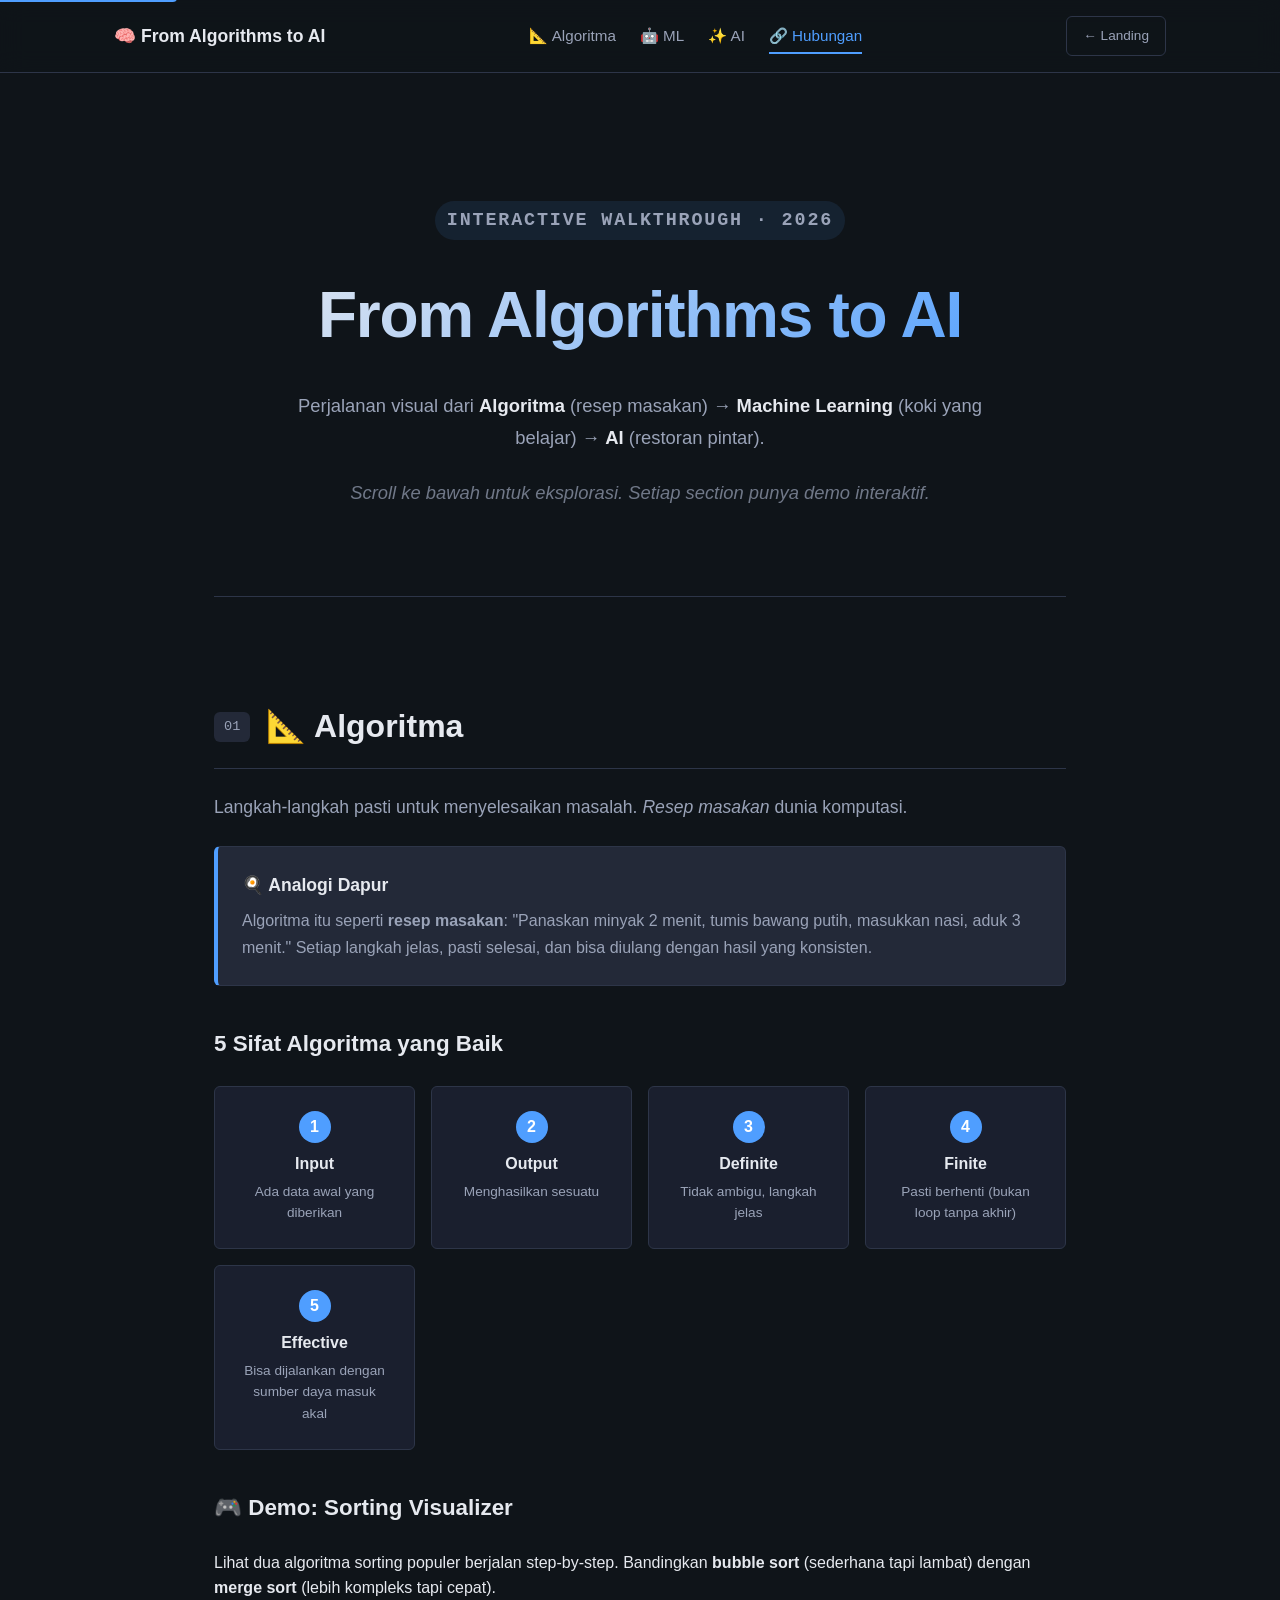
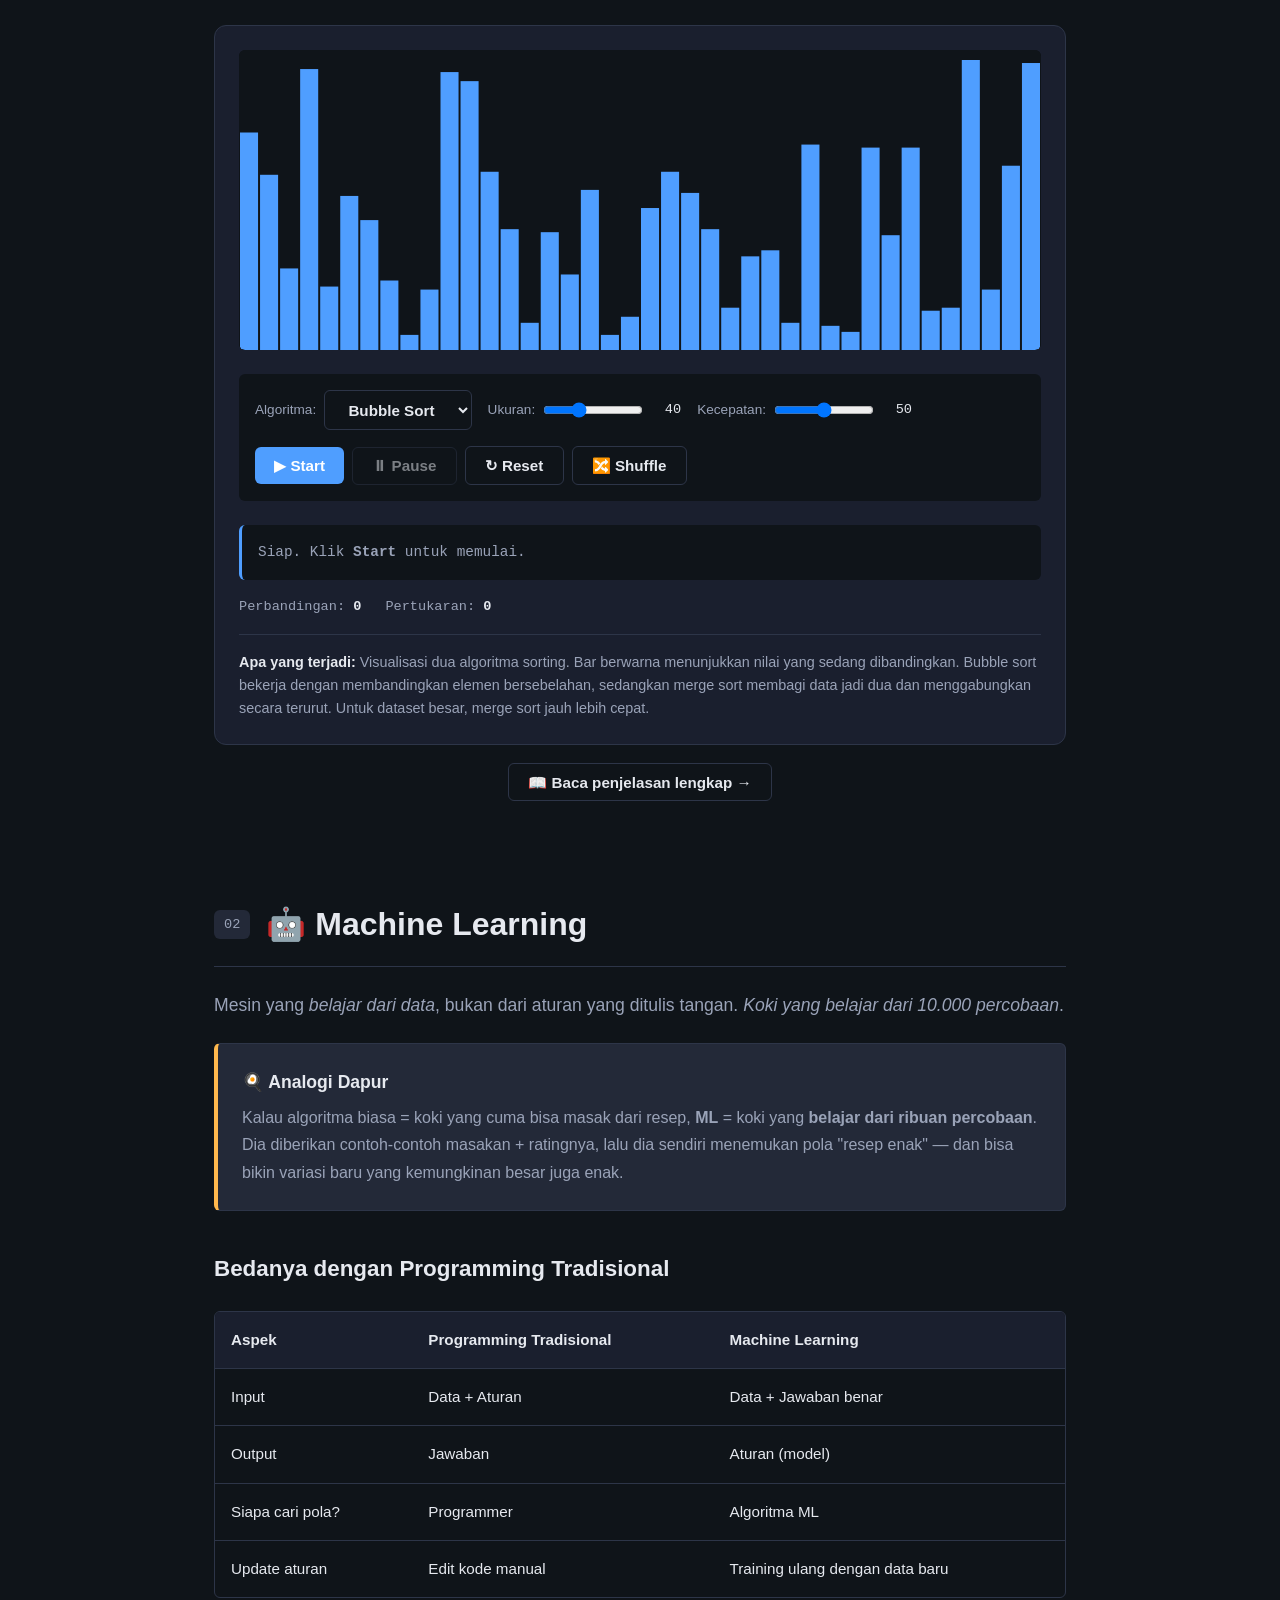
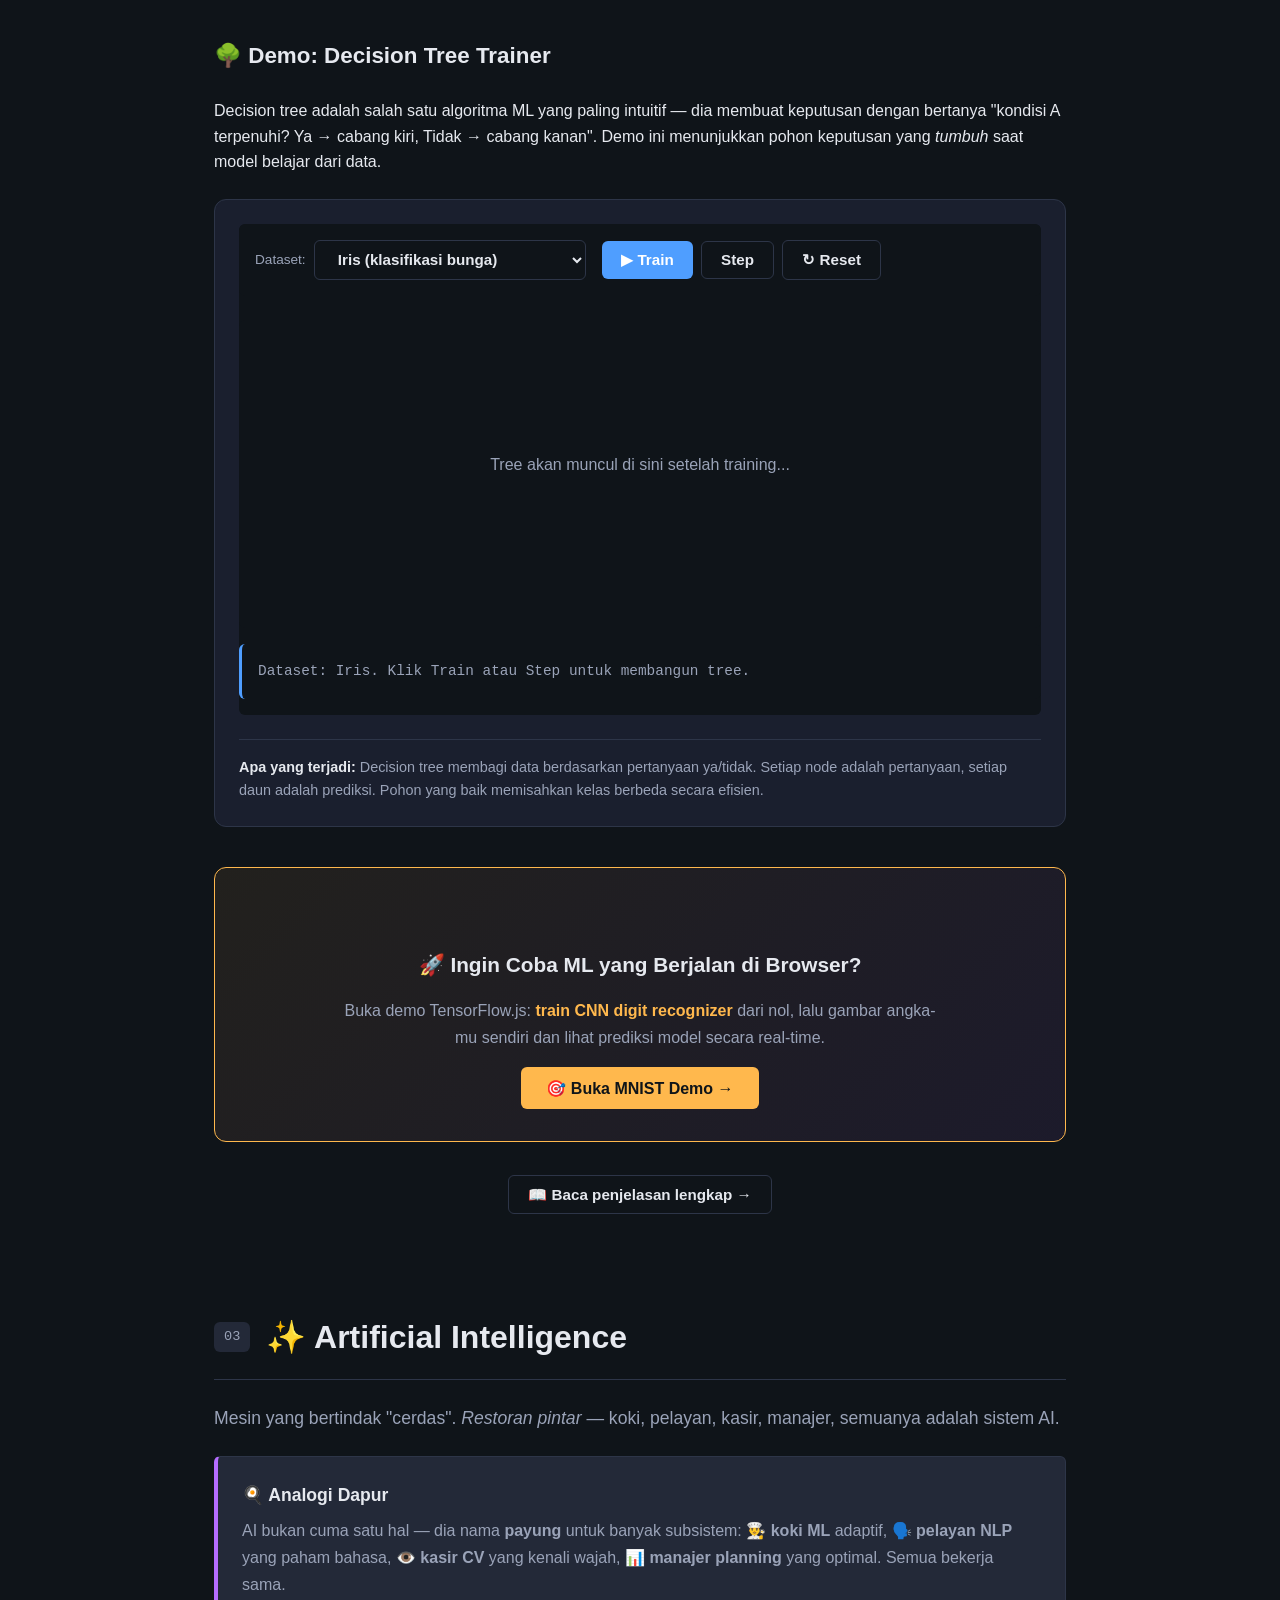
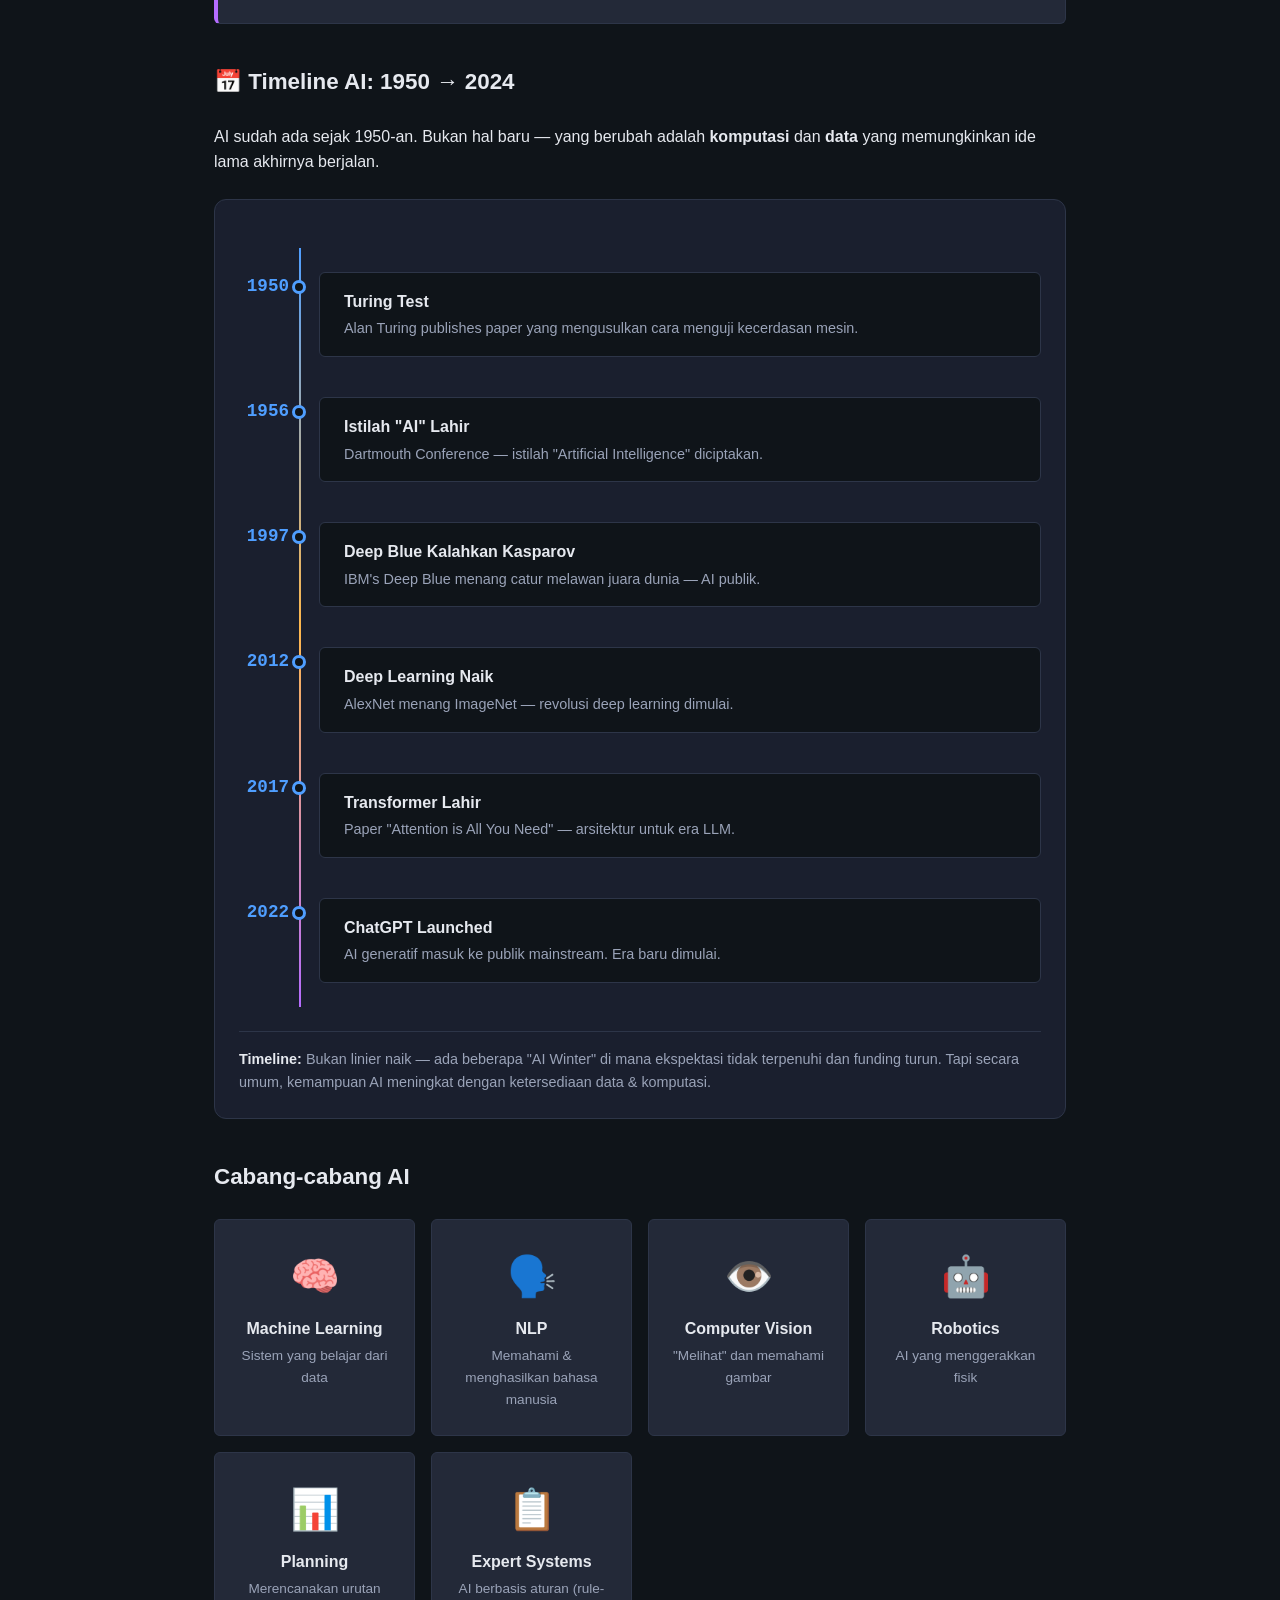
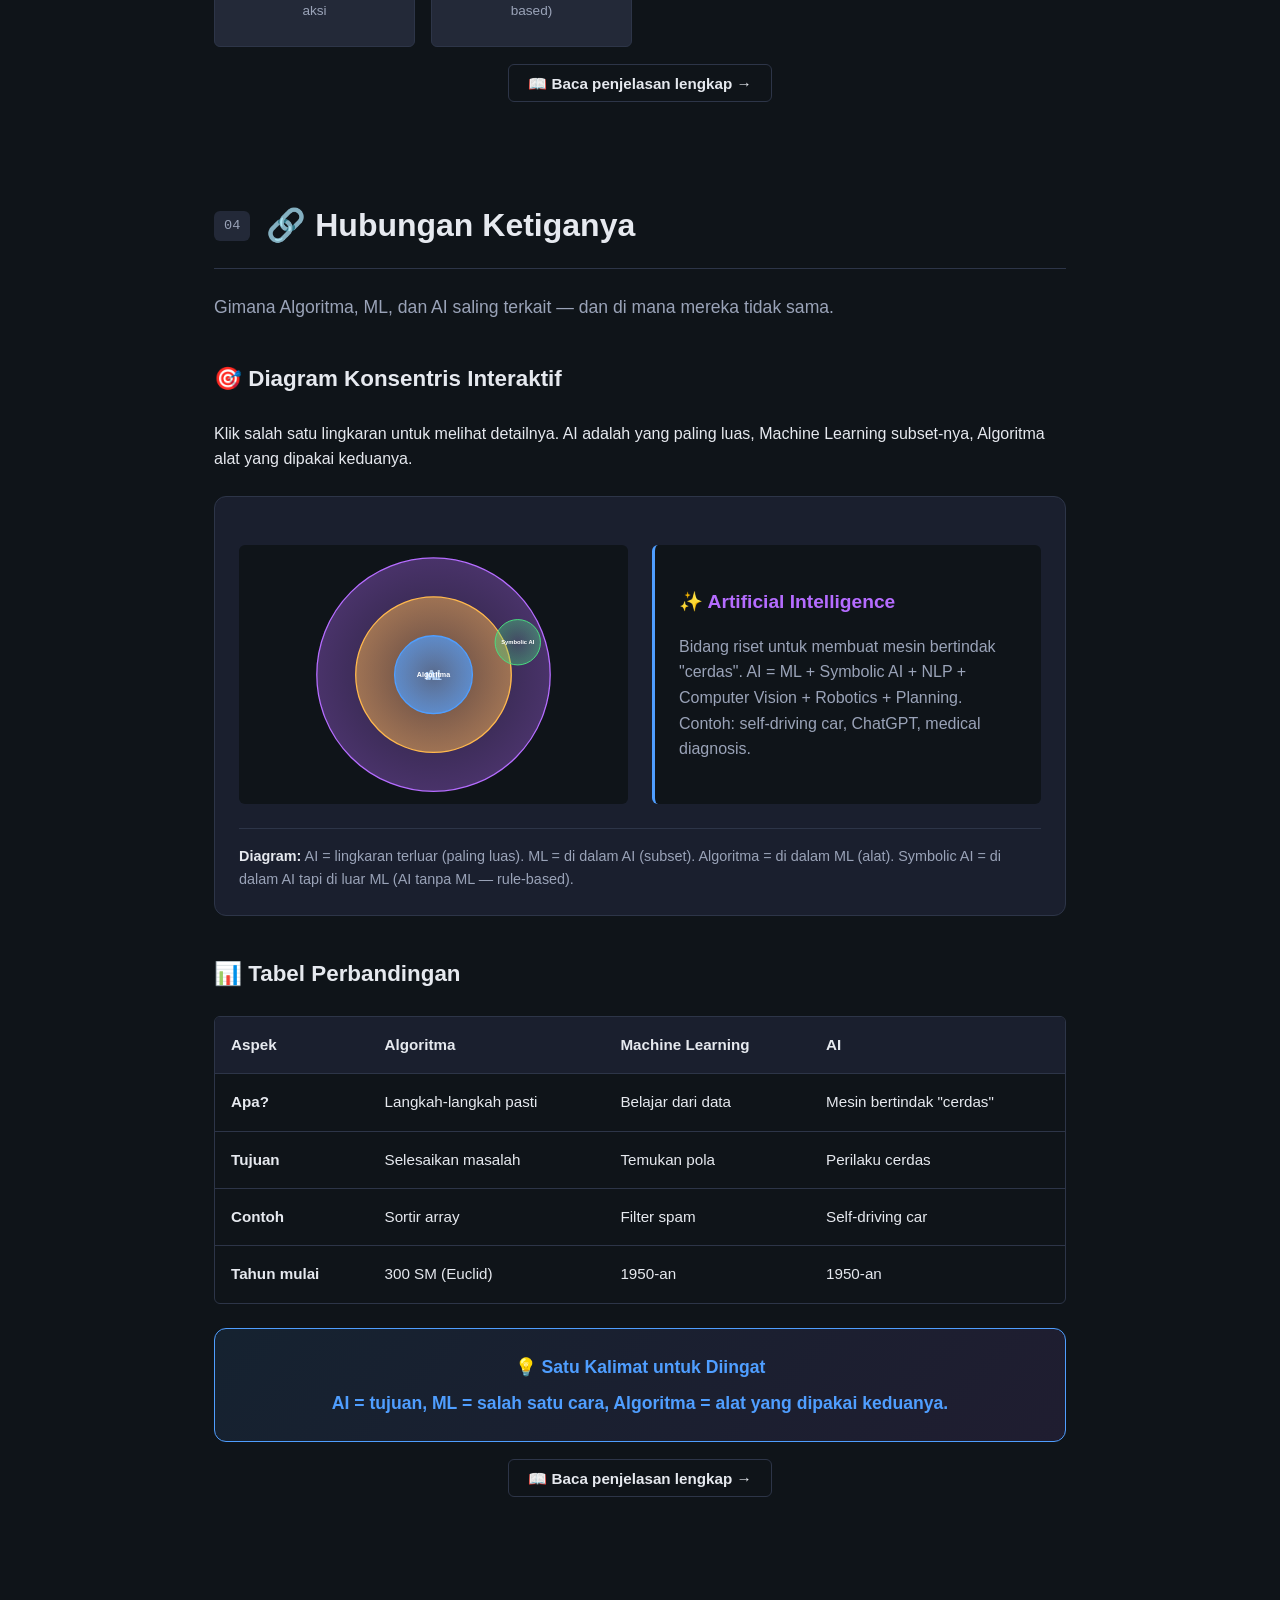
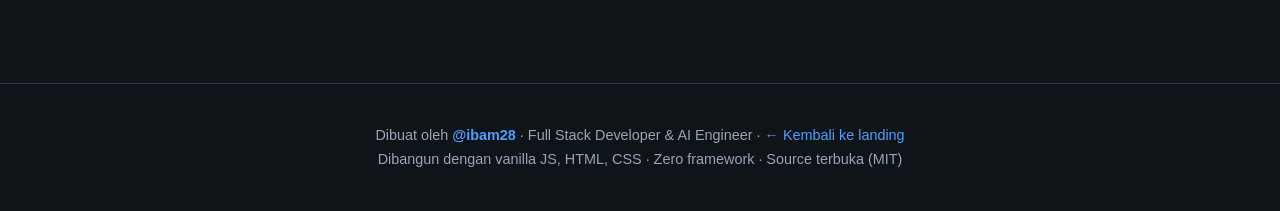
==== website/index.html @ f62c4f42 "feat: From Algorithms to AI — portfolio interaktif lengkap Proyek edukasi yang menjelaskan hubungan " ====
<!DOCTYPE html>
<html lang="id">
<head>
  <meta charset="UTF-8" />
  <meta name="viewport" content="width=device-width, initial-scale=1.0" />
  <title>From Algorithms to AI — Website Interaktif</title>
  <meta name="description" content="Penjelasan visual & interaktif hubungan Algoritma → Machine Learning → AI. Dengan demo algoritma sorting, decision tree, dan visualisasi yang berjalan di browser." />
  <meta name="author" content="Bambang Saputra Jaya (@ibam28)" />

  <!-- Open Graph untuk LinkedIn preview -->
  <meta property="og:title" content="From Algorithms to AI — Penjelasan Interaktif" />
  <meta property="og:description" content="Visualisasi interaktif hubungan Algoritma, ML, dan AI. Sorting animasi, decision tree, dan penjelasan untuk semua kalangan." />
  <meta property="og:type" content="website" />
  <meta property="og:url" content="https://ibam28.github.io/from-algorithms-to-ai/website/" />
  <meta property="og:image" content="https://ibam28.github.io/from-algorithms-to-ai/website/assets/og-image.png" />
  <meta property="og:image:width" content="1200" />
  <meta property="og:image:height" content="630" />
  <meta property="og:image:alt" content="From Algorithms to AI — website interaktif dengan visualisasi dan demo ML" />
  <meta property="og:locale" content="id_ID" />

  <!-- Twitter Card -->
  <meta name="twitter:card" content="summary_large_image" />
  <meta name="twitter:title" content="From Algorithms to AI — Website Interaktif" />
  <meta name="twitter:description" content="Visualisasi interaktif hubungan Algoritma, ML, dan AI. Plus demo ML yang berjalan di browser." />
  <meta name="twitter:image" content="https://ibam28.github.io/from-algorithms-to-ai/website/assets/og-image.png" />

  <link rel="stylesheet" href="css/style.css" />
  <link rel="stylesheet" href="css/sections.css" />
</head>
<body class="website">
  <a href="#main-content" class="skip-link">Skip to main content</a>

  <nav class="website-nav" aria-label="Main navigation">
    <div class="website-nav-inner">
      <a href="index.html" class="website-nav-brand">
        🧠 From Algorithms to AI
      </a>
      <ul class="website-nav-links">
        <li><a href="#section-algorithms">📐 Algoritma</a></li>
        <li><a href="#section-ml">🤖 ML</a></li>
        <li><a href="#section-ai">✨ AI</a></li>
        <li><a href="#section-hubungan">🔗 Hubungan</a></li>
      </ul>
      <a href="../index.html" class="website-nav-back" aria-label="Kembali ke landing page">← Landing</a>
    </div>
  </nav>

  <main id="main-content" class="website-main">
    <!-- ============ HERO ============ -->
    <section class="hero">
      <p class="landing-eyebrow">Interactive Walkthrough · 2026</p>
      <h1>From Algorithms to AI</h1>
      <p>
        Perjalanan visual dari <strong>Algoritma</strong> (resep masakan) →
        <strong>Machine Learning</strong> (koki yang belajar) →
        <strong>AI</strong> (restoran pintar).
      </p>
      <p class="hero-note">
        Scroll ke bawah untuk eksplorasi. Setiap section punya demo interaktif.
      </p>
    </section>

    <!-- ============ SECTION 1: ALGORITMA ============ -->
    <section id="section-algorithms" class="section section-anchor" aria-labelledby="h-algorithms">
      <header class="section-header">
        <span class="section-number">01</span>
        <h2 id="h-algorithms" class="section-title">📐 Algoritma</h2>
      </header>
      <p class="section-subtitle">
        Langkah-langkah pasti untuk menyelesaikan masalah. <em>Resep masakan</em> dunia komputasi.
      </p>

      <div class="analogy-box analogy-box-algorithm">
        <h4>🍳 Analogi Dapur</h4>
        <p>
          Algoritma itu seperti <strong>resep masakan</strong>: "Panaskan minyak 2 menit,
          tumis bawang putih, masukkan nasi, aduk 3 menit." Setiap langkah jelas, pasti selesai,
          dan bisa diulang dengan hasil yang konsisten.
        </p>
      </div>

      <h3>5 Sifat Algoritma yang Baik</h3>
      <div class="property-grid">
        <div class="property-card">
          <div class="property-num">1</div>
          <h4>Input</h4>
          <p>Ada data awal yang diberikan</p>
        </div>
        <div class="property-card">
          <div class="property-num">2</div>
          <h4>Output</h4>
          <p>Menghasilkan sesuatu</p>
        </div>
        <div class="property-card">
          <div class="property-num">3</div>
          <h4>Definite</h4>
          <p>Tidak ambigu, langkah jelas</p>
        </div>
        <div class="property-card">
          <div class="property-num">4</div>
          <h4>Finite</h4>
          <p>Pasti berhenti (bukan loop tanpa akhir)</p>
        </div>
        <div class="property-card">
          <div class="property-num">5</div>
          <h4>Effective</h4>
          <p>Bisa dijalankan dengan sumber daya masuk akal</p>
        </div>
      </div>

      <h3>🎮 Demo: Sorting Visualizer</h3>
      <p>
        Lihat dua algoritma sorting populer berjalan step-by-step. Bandingkan
        <strong>bubble sort</strong> (sederhana tapi lambat) dengan <strong>merge sort</strong>
        (lebih kompleks tapi cepat).
      </p>

      <figure class="viz-container" id="viz-sorting" data-viz="sorting" aria-labelledby="sorting-desc">
        <div class="viz-canvas-wrapper">
          <canvas class="viz-canvas" id="sorting-canvas" aria-hidden="true"></canvas>
        </div>
        <div class="viz-controls" role="toolbar" aria-label="Sorting controls">
          <div class="control-group">
            <label for="sorting-algo">Algoritma:</label>
            <select id="sorting-algo" class="btn btn-secondary">
              <option value="bubble">Bubble Sort</option>
              <option value="merge">Merge Sort</option>
            </select>
          </div>
          <div class="control-group">
            <label for="sorting-size">Ukuran:</label>
            <input type="range" id="sorting-size" min="10" max="100" value="40" />
            <span id="sorting-size-val" class="control-value">40</span>
          </div>
          <div class="control-group">
            <label for="sorting-speed">Kecepatan:</label>
            <input type="range" id="sorting-speed" min="1" max="100" value="50" />
            <span id="sorting-speed-val" class="control-value">50</span>
          </div>
          <div class="control-group">
            <button id="sorting-start" class="btn">▶ Start</button>
            <button id="sorting-pause" class="btn btn-secondary" disabled>⏸ Pause</button>
            <button id="sorting-reset" class="btn btn-secondary">↻ Reset</button>
            <button id="sorting-shuffle" class="btn btn-secondary">🔀 Shuffle</button>
          </div>
        </div>
        <div class="viz-status" id="sorting-status" aria-live="polite">
          Siap. Klik <strong>Start</strong> untuk memulai.
        </div>
        <div class="viz-stats" aria-hidden="false">
          <span>Perbandingan: <strong id="sorting-comparisons">0</strong></span>
          <span>Pertukaran: <strong id="sorting-swaps">0</strong></span>
        </div>
        <figcaption id="sorting-desc" class="viz-caption">
          <strong>Apa yang terjadi:</strong> Visualisasi dua algoritma sorting. Bar berwarna
          menunjukkan nilai yang sedang dibandingkan. Bubble sort bekerja dengan membandingkan
          elemen bersebelahan, sedangkan merge sort membagi data jadi dua dan menggabungkan
          secara terurut. Untuk dataset besar, merge sort jauh lebih cepat.
        </figcaption>
      </figure>

      <div class="learn-more">
        <a href="../docs/01-algoritma.md" class="btn btn-secondary">📖 Baca penjelasan lengkap →</a>
      </div>
    </section>

    <!-- ============ SECTION 2: MACHINE LEARNING ============ -->
    <section id="section-ml" class="section section-anchor" aria-labelledby="h-ml">
      <header class="section-header">
        <span class="section-number">02</span>
        <h2 id="h-ml" class="section-title">🤖 Machine Learning</h2>
      </header>
      <p class="section-subtitle">
        Mesin yang <em>belajar dari data</em>, bukan dari aturan yang ditulis tangan.
        <em>Koki yang belajar dari 10.000 percobaan</em>.
      </p>

      <div class="analogy-box analogy-box-ml">
        <h4>🍳 Analogi Dapur</h4>
        <p>
          Kalau algoritma biasa = koki yang cuma bisa masak dari resep,
          <strong>ML</strong> = koki yang <strong>belajar dari ribuan percobaan</strong>.
          Dia diberikan contoh-contoh masakan + ratingnya, lalu dia sendiri menemukan
          pola "resep enak" — dan bisa bikin variasi baru yang kemungkinan besar juga enak.
        </p>
      </div>

      <h3>Bedanya dengan Programming Tradisional</h3>
      <div class="comparison-table-wrapper">
        <table class="comparison-table">
          <thead>
            <tr>
              <th>Aspek</th>
              <th>Programming Tradisional</th>
              <th>Machine Learning</th>
            </tr>
          </thead>
          <tbody>
            <tr>
              <td>Input</td>
              <td>Data + Aturan</td>
              <td>Data + Jawaban benar</td>
            </tr>
            <tr>
              <td>Output</td>
              <td>Jawaban</td>
              <td>Aturan (model)</td>
            </tr>
            <tr>
              <td>Siapa cari pola?</td>
              <td>Programmer</td>
              <td>Algoritma ML</td>
            </tr>
            <tr>
              <td>Update aturan</td>
              <td>Edit kode manual</td>
              <td>Training ulang dengan data baru</td>
            </tr>
          </tbody>
        </table>
      </div>

      <h3>🌳 Demo: Decision Tree Trainer</h3>
      <p>
        Decision tree adalah salah satu algoritma ML yang paling intuitif — dia membuat
        keputusan dengan bertanya "kondisi A terpenuhi? Ya → cabang kiri, Tidak → cabang kanan".
        Demo ini menunjukkan pohon keputusan yang <em>tumbuh</em> saat model belajar dari data.
      </p>

      <figure class="viz-container" id="viz-decision-tree" data-viz="decision-tree" aria-labelledby="dt-desc">
        <div class="viz-placeholder" id="dt-placeholder">
          <div class="viz-placeholder-icon">🌳</div>
          <p class="viz-placeholder-text">
            Decision tree trainer siap. Scroll untuk memuat visualisasi...
          </p>
          <button class="btn viz-load-btn" id="dt-load-btn">Muat Visualisasi</button>
        </div>
        <div class="viz-canvas-wrapper" id="dt-canvas-wrapper" hidden>
          <div class="viz-controls" role="toolbar" aria-label="Decision tree controls">
            <div class="control-group">
              <label for="dt-dataset">Dataset:</label>
              <select id="dt-dataset" class="btn btn-secondary">
                <option value="iris">Iris (klasifikasi bunga)</option>
                <option value="play">Play Tennis (klasifikasi biner)</option>
              </select>
            </div>
            <div class="control-group">
              <button id="dt-train" class="btn">▶ Train</button>
              <button id="dt-step" class="btn btn-secondary" disabled>Step</button>
              <button id="dt-reset" class="btn btn-secondary">↻ Reset</button>
            </div>
          </div>
          <div class="dt-tree-wrapper">
            <svg id="dt-tree" class="dt-tree-svg" aria-hidden="true"></svg>
          </div>
          <div class="viz-status" id="dt-status" aria-live="polite">
            Pilih dataset lalu klik <strong>Train</strong>.
          </div>
        </div>
        <figcaption id="dt-desc" class="viz-caption">
          <strong>Apa yang terjadi:</strong> Decision tree membagi data berdasarkan pertanyaan
          ya/tidak. Setiap node adalah pertanyaan, setiap daun adalah prediksi. Pohon yang baik
          memisahkan kelas berbeda secara efisien.
        </figcaption>
      </figure>

      <div class="ml-demo-cta">
        <div class="cta-content">
          <h3>🚀 Ingin Coba ML yang Berjalan di Browser?</h3>
          <p>
            Buka demo TensorFlow.js: <strong>train CNN digit recognizer</strong> dari nol,
            lalu gambar angka-mu sendiri dan lihat prediksi model secara real-time.
          </p>
          <a href="js/ml-demo/mnist.html" class="btn btn-primary">
            🎯 Buka MNIST Demo →
          </a>
        </div>
      </div>

      <div class="learn-more">
        <a href="../docs/02-machine-learning.md" class="btn btn-secondary">📖 Baca penjelasan lengkap →</a>
      </div>
    </section>

    <!-- ============ SECTION 3: AI ============ -->
    <section id="section-ai" class="section section-anchor" aria-labelledby="h-ai">
      <header class="section-header">
        <span class="section-number">03</span>
        <h2 id="h-ai" class="section-title">✨ Artificial Intelligence</h2>
      </header>
      <p class="section-subtitle">
        Mesin yang bertindak "cerdas". <em>Restoran pintar</em> — koki, pelayan, kasir, manajer,
        semuanya adalah sistem AI.
      </p>

      <div class="analogy-box analogy-box-ai">
        <h4>🍳 Analogi Dapur</h4>
        <p>
          AI bukan cuma satu hal — dia nama <strong>payung</strong> untuk banyak subsistem:
          👨‍🍳 <strong>koki ML</strong> adaptif, 🗣️ <strong>pelayan NLP</strong> yang paham bahasa,
          👁️ <strong>kasir CV</strong> yang kenali wajah, 📊 <strong>manajer planning</strong>
          yang optimal. Semua bekerja sama.
        </p>
      </div>

      <h3>📅 Timeline AI: 1950 → 2024</h3>
      <p>
        AI sudah ada sejak 1950-an. Bukan hal baru — yang berubah adalah
        <strong>komputasi</strong> dan <strong>data</strong> yang memungkinkan ide lama akhirnya berjalan.
      </p>

      <figure class="viz-container" id="viz-timeline" data-viz="timeline" aria-labelledby="timeline-desc">
        <div class="timeline">
          <div class="timeline-event">
            <div class="timeline-year">1950</div>
            <div class="timeline-content">
              <h4>Turing Test</h4>
              <p>Alan Turing publishes paper yang mengusulkan cara menguji kecerdasan mesin.</p>
            </div>
          </div>
          <div class="timeline-event">
            <div class="timeline-year">1956</div>
            <div class="timeline-content">
              <h4>Istilah "AI" Lahir</h4>
              <p>Dartmouth Conference — istilah "Artificial Intelligence" diciptakan.</p>
            </div>
          </div>
          <div class="timeline-event">
            <div class="timeline-year">1997</div>
            <div class="timeline-content">
              <h4>Deep Blue Kalahkan Kasparov</h4>
              <p>IBM's Deep Blue menang catur melawan juara dunia — AI publik.</p>
            </div>
          </div>
          <div class="timeline-event">
            <div class="timeline-year">2012</div>
            <div class="timeline-content">
              <h4>Deep Learning Naik</h4>
              <p>AlexNet menang ImageNet — revolusi deep learning dimulai.</p>
            </div>
          </div>
          <div class="timeline-event">
            <div class="timeline-year">2017</div>
            <div class="timeline-content">
              <h4>Transformer Lahir</h4>
              <p>Paper "Attention is All You Need" — arsitektur untuk era LLM.</p>
            </div>
          </div>
          <div class="timeline-event">
            <div class="timeline-year">2022</div>
            <div class="timeline-content">
              <h4>ChatGPT Launched</h4>
              <p>AI generatif masuk ke publik mainstream. Era baru dimulai.</p>
            </div>
          </div>
        </div>
        <figcaption id="timeline-desc" class="viz-caption">
          <strong>Timeline:</strong> Bukan linier naik — ada beberapa "AI Winter" di mana
          ekspektasi tidak terpenuhi dan funding turun. Tapi secara umum, kemampuan AI
          meningkat dengan ketersediaan data & komputasi.
        </figcaption>
      </figure>

      <h3>Cabang-cabang AI</h3>
      <div class="branch-grid">
        <div class="branch-card">
          <div class="branch-icon">🧠</div>
          <h4>Machine Learning</h4>
          <p>Sistem yang belajar dari data</p>
        </div>
        <div class="branch-card">
          <div class="branch-icon">🗣️</div>
          <h4>NLP</h4>
          <p>Memahami & menghasilkan bahasa manusia</p>
        </div>
        <div class="branch-card">
          <div class="branch-icon">👁️</div>
          <h4>Computer Vision</h4>
          <p>"Melihat" dan memahami gambar</p>
        </div>
        <div class="branch-card">
          <div class="branch-icon">🤖</div>
          <h4>Robotics</h4>
          <p>AI yang menggerakkan fisik</p>
        </div>
        <div class="branch-card">
          <div class="branch-icon">📊</div>
          <h4>Planning</h4>
          <p>Merencanakan urutan aksi</p>
        </div>
        <div class="branch-card">
          <div class="branch-icon">📋</div>
          <h4>Expert Systems</h4>
          <p>AI berbasis aturan (rule-based)</p>
        </div>
      </div>

      <div class="learn-more">
        <a href="../docs/03-artificial-intelligence.md" class="btn btn-secondary">📖 Baca penjelasan lengkap →</a>
      </div>
    </section>

    <!-- ============ SECTION 4: HUBUNGAN ============ -->
    <section id="section-hubungan" class="section section-anchor" aria-labelledby="h-hubungan">
      <header class="section-header">
        <span class="section-number">04</span>
        <h2 id="h-hubungan" class="section-title">🔗 Hubungan Ketiganya</h2>
      </header>
      <p class="section-subtitle">
        Gimana Algoritma, ML, dan AI saling terkait — dan di mana mereka tidak sama.
      </p>

      <h3>🎯 Diagram Konsentris Interaktif</h3>
      <p>
        Klik salah satu lingkaran untuk melihat detailnya. AI adalah yang paling luas,
        Machine Learning subset-nya, Algoritma alat yang dipakai keduanya.
      </p>

      <figure class="viz-container" id="viz-relationship" data-viz="relationship" aria-labelledby="rel-desc">
        <div class="rel-diagram-wrapper">
          <svg class="rel-svg" id="rel-svg" viewBox="0 0 600 400" aria-hidden="false" role="img" aria-label="Concentric circles showing AI, ML, dan Algoritma">
            <title>Algoritma ⊂ ML ⊂ AI (dengan Symbolic AI sebagai AI tanpa ML)</title>
            <!-- Lingkaran akan di-inject via JS -->
          </svg>
          <div class="rel-info-panel" id="rel-info-panel">
            <h4 id="rel-info-title">Pilih salah satu lingkaran</h4>
            <p id="rel-info-desc">Klik AI, ML, atau Algoritma untuk lihat detail.</p>
          </div>
        </div>
        <figcaption id="rel-desc" class="viz-caption">
          <strong>Diagram:</strong> AI = lingkaran terluar (paling luas). ML = di dalam AI
          (subset). Algoritma = di dalam ML (alat). Symbolic AI = di dalam AI tapi di luar ML
          (AI tanpa ML — rule-based).
        </figcaption>
      </figure>

      <h3>📊 Tabel Perbandingan</h3>
      <div class="comparison-table-wrapper">
        <table class="comparison-table">
          <thead>
            <tr>
              <th>Aspek</th>
              <th>Algoritma</th>
              <th>Machine Learning</th>
              <th>AI</th>
            </tr>
          </thead>
          <tbody>
            <tr>
              <td><strong>Apa?</strong></td>
              <td>Langkah-langkah pasti</td>
              <td>Belajar dari data</td>
              <td>Mesin bertindak "cerdas"</td>
            </tr>
            <tr>
              <td><strong>Tujuan</strong></td>
              <td>Selesaikan masalah</td>
              <td>Temukan pola</td>
              <td>Perilaku cerdas</td>
            </tr>
            <tr>
              <td><strong>Contoh</strong></td>
              <td>Sortir array</td>
              <td>Filter spam</td>
              <td>Self-driving car</td>
            </tr>
            <tr>
              <td><strong>Tahun mulai</strong></td>
              <td>300 SM (Euclid)</td>
              <td>1950-an</td>
              <td>1950-an</td>
            </tr>
          </tbody>
        </table>
      </div>

      <div class="callout-box">
        <h4>💡 Satu Kalimat untuk Diingat</h4>
        <p>
          <strong>AI = tujuan, ML = salah satu cara, Algoritma = alat yang dipakai keduanya.</strong>
        </p>
      </div>

      <div class="learn-more">
        <a href="../docs/04-hubungan-ketiganya.md" class="btn btn-secondary">📖 Baca penjelasan lengkap →</a>
      </div>
    </section>
  </main>

  <footer class="website-footer">
    <p>
      Dibuat oleh <a href="https://github.com/ibam28"><strong>@ibam28</strong></a> ·
      Full Stack Developer &amp; AI Engineer ·
      <a href="../index.html">← Kembali ke landing</a>
    </p>
    <p class="footer-tech">
      Dibangun dengan vanilla JS, HTML, CSS · Zero framework · Source terbuka (MIT)
    </p>
  </footer>

  <!-- Main SPA controller -->
  <script type="module" src="js/app.js"></script>
</body>
</html>
---- website/css/style.css ----
/* ============================================================
   AI × ML × Algoritma — Portfolio Stylesheet
   Tema: modern, clean, accessible
   ============================================================ */

/* ---------- Reset & Base ---------- */
*,
*::before,
*::after {
  box-sizing: border-box;
  margin: 0;
  padding: 0;
}

:root {
  --color-bg: #0f1419;
  --color-bg-elevated: #1a1f2e;
  --color-bg-card: #232938;
  --color-border: #2d3548;
  --color-text: #e6e9ef;
  --color-text-muted: #9aa3b8;
  --color-accent: #4f9eff;
  --color-accent-hover: #6cb0ff;
  --color-algorithm: #4f9eff;    /* biru */
  --color-ml: #ffb84d;           /* oranye */
  --color-ai: #b56cff;           /* ungu */
  --color-success: #4ade80;
  --color-shadow: rgba(0, 0, 0, 0.4);
  --radius-sm: 6px;
  --radius-md: 12px;
  --radius-lg: 20px;
  --space-xs: 0.5rem;
  --space-sm: 1rem;
  --space-md: 1.5rem;
  --space-lg: 2.5rem;
  --space-xl: 4rem;
  --font-sans: -apple-system, BlinkMacSystemFont, 'Segoe UI', 'Inter',
    'Helvetica Neue', Arial, sans-serif;
  --font-mono: 'SF Mono', 'Monaco', 'Cascadia Code', 'Roboto Mono', monospace;
  --transition: 200ms cubic-bezier(0.4, 0, 0.2, 1);
}

html {
  scroll-behavior: smooth;
}

body {
  font-family: var(--font-sans);
  background-color: var(--color-bg);
  color: var(--color-text);
  line-height: 1.6;
  -webkit-font-smoothing: antialiased;
  min-height: 100vh;
}

a {
  color: var(--color-accent);
  text-decoration: none;
  transition: color var(--transition);
}

a:hover {
  color: var(--color-accent-hover);
}

/* ---------- Landing Page ---------- */
body.landing {
  background:
    radial-gradient(ellipse at top, rgba(79, 158, 255, 0.08) 0%, transparent 50%),
    radial-gradient(ellipse at bottom, rgba(181, 108, 255, 0.06) 0%, transparent 50%),
    var(--color-bg);
}

.landing-container {
  max-width: 1100px;
  margin: 0 auto;
  padding: var(--space-xl) var(--space-md);
}

.landing-header {
  text-align: center;
  margin-bottom: var(--space-xl);
}

.landing-title {
  font-size: clamp(2.5rem, 5vw, 4rem);
  font-weight: 800;
  letter-spacing: -0.02em;
  margin-bottom: var(--space-sm);
}

.landing-title .emoji {
  display: inline-block;
  margin-right: var(--space-xs);
  filter: drop-shadow(0 0 20px rgba(79, 158, 255, 0.4));
}

.landing-subtitle {
  font-size: 1.25rem;
  color: var(--color-text-muted);
  margin-bottom: var(--space-md);
}

.landing-tagline {
  font-size: 1.05rem;
  color: var(--color-text-muted);
  max-width: 600px;
  margin: 0 auto;
  line-height: 1.7;
}

.landing-cards {
  display: grid;
  grid-template-columns: repeat(auto-fit, minmax(240px, 1fr));
  gap: var(--space-md);
  margin-bottom: var(--space-xl);
}

.card {
  background: var(--color-bg-card);
  border: 1px solid var(--color-border);
  border-radius: var(--radius-md);
  padding: var(--space-lg) var(--space-md);
  transition: transform var(--transition), border-color var(--transition),
    box-shadow var(--transition);
  display: flex;
  flex-direction: column;
  gap: var(--space-sm);
}

.card:hover {
  transform: translateY(-4px);
  border-color: var(--color-accent);
  box-shadow: 0 12px 32px var(--color-shadow);
}

.card-primary {
  background: linear-gradient(135deg, #1e3a5f 0%, #2d1b4e 100%);
  border-color: var(--color-accent);
}

.card-icon {
  font-size: 2.5rem;
}

.card-title {
  font-size: 1.25rem;
  font-weight: 700;
  color: var(--color-text);
}

.card-desc {
  color: var(--color-text-muted);
  font-size: 0.95rem;
  flex: 1;
}

.card-cta {
  font-weight: 600;
  font-size: 0.95rem;
  margin-top: var(--space-xs);
}

/* ---------- Quick Section ---------- */
.landing-quick {
  background: var(--color-bg-elevated);
  border: 1px solid var(--color-border);
  border-radius: var(--radius-lg);
  padding: var(--space-lg);
  margin-bottom: var(--space-xl);
}

.landing-quick h2 {
  font-size: 1.5rem;
  margin-bottom: var(--space-lg);
  text-align: center;
}

.quick-grid {
  display: grid;
  grid-template-columns: repeat(auto-fit, minmax(220px, 1fr));
  gap: var(--space-md);
  margin-bottom: var(--space-md);
}

.quick-item {
  padding: var(--space-md);
  background: var(--color-bg);
  border-radius: var(--radius-sm);
  border-left: 3px solid var(--color-accent);
}

.quick-item:nth-child(1) {
  border-left-color: var(--color-algorithm);
}

.quick-item:nth-child(2) {
  border-left-color: var(--color-ml);
}

.quick-item:nth-child(3) {
  border-left-color: var(--color-ai);
}

.quick-item h3 {
  font-size: 1.1rem;
  margin-bottom: var(--space-xs);
}

.quick-item p {
  color: var(--color-text-muted);
  font-size: 0.95rem;
}

/* ---------- Journey Layout (3 steps dengan arrow) ---------- */
.quick-journey {
  display: flex;
  align-items: stretch;
  justify-content: center;
  gap: var(--space-sm);
  flex-wrap: wrap;
  margin-bottom: var(--space-lg);
}

.journey-step {
  flex: 1;
  min-width: 220px;
  max-width: 280px;
  padding: var(--space-md);
  background: var(--color-bg);
  border-radius: var(--radius-md);
  border-top: 3px solid var(--color-accent);
  position: relative;
  transition: transform var(--transition);
}

.journey-step:hover {
  transform: translateY(-4px);
}

.journey-algorithms {
  border-top-color: var(--color-algorithm);
}

.journey-ml {
  border-top-color: var(--color-ml);
}

.journey-ai {
  border-top-color: var(--color-ai);
}

.journey-number {
  position: absolute;
  top: -12px;
  left: var(--space-md);
  width: 28px;
  height: 28px;
  background: var(--color-bg-elevated);
  border: 2px solid var(--color-accent);
  border-radius: 50%;
  display: flex;
  align-items: center;
  justify-content: center;
  font-family: var(--font-mono);
  font-size: 0.85rem;
  font-weight: 700;
}

.journey-algorithms .journey-number {
  border-color: var(--color-algorithm);
  color: var(--color-algorithm);
}

.journey-ml .journey-number {
  border-color: var(--color-ml);
  color: var(--color-ml);
}

.journey-ai .journey-number {
  border-color: var(--color-ai);
  color: var(--color-ai);
}

.journey-step h3 {
  font-size: 1.15rem;
  margin: var(--space-xs) 0;
}

.journey-step > p {
  color: var(--color-text-muted);
  font-size: 0.95rem;
  margin-bottom: var(--space-sm);
}

.journey-example {
  font-size: 0.85rem !important;
  font-style: italic;
  color: var(--color-text-muted);
  opacity: 0.8;
  border-top: 1px solid var(--color-border);
  padding-top: var(--space-xs);
  margin-top: var(--space-sm);
  margin-bottom: 0 !important;
}

.journey-arrow {
  display: flex;
  align-items: center;
  font-size: 1.5rem;
  color: var(--color-text-muted);
  font-weight: 300;
}

.quick-summary {
  text-align: center;
  padding: var(--space-md);
  background: var(--color-bg);
  border-radius: var(--radius-sm);
  color: var(--color-text-muted);
  font-size: 1.05rem;
}

.quick-summary strong {
  color: var(--color-text);
}

/* ---------- Eyebrow text (small label above title) ---------- */
.landing-eyebrow {
  display: inline-block;
  font-family: var(--font-mono);
  font-size: 0.8rem;
  font-weight: 600;
  letter-spacing: 0.1em;
  text-transform: uppercase;
  color: var(--color-accent);
  background: rgba(79, 158, 255, 0.1);
  padding: 4px 12px;
  border-radius: 999px;
  margin-bottom: var(--space-md);
}

/* ---------- Footer ---------- */
.landing-footer {
  text-align: center;
  padding-top: var(--space-lg);
  border-top: 1px solid var(--color-border);
  color: var(--color-text-muted);
  font-size: 0.9rem;
}

/* ============================================================
   Website SPA (akan dipakai di website/index.html)
   ============================================================ */

body.website {
  background: var(--color-bg);
}

.website-nav {
  position: sticky;
  top: 0;
  z-index: 100;
  background: rgba(15, 20, 25, 0.85);
  backdrop-filter: blur(12px);
  -webkit-backdrop-filter: blur(12px);
  border-bottom: 1px solid var(--color-border);
  padding: var(--space-sm) 0;
}

.website-nav-inner {
  max-width: 1100px;
  margin: 0 auto;
  padding: 0 var(--space-md);
  display: flex;
  justify-content: space-between;
  align-items: center;
  flex-wrap: wrap;
  gap: var(--space-sm);
}

.website-nav-brand {
  font-weight: 700;
  font-size: 1.1rem;
  color: var(--color-text);
}

.website-nav-links {
  display: flex;
  gap: var(--space-md);
  list-style: none;
  flex-wrap: wrap;
}

.website-nav-links a {
  color: var(--color-text-muted);
  font-weight: 500;
  font-size: 0.95rem;
  padding: var(--space-xs) 0;
  border-bottom: 2px solid transparent;
  transition: color var(--transition), border-color var(--transition);
}

.website-nav-links a:hover,
.website-nav-links a.active {
  color: var(--color-accent);
  border-bottom-color: var(--color-accent);
}

.website-main {
  max-width: 900px;
  margin: 0 auto;
  padding: var(--space-xl) var(--space-md);
}

.section-anchor {
  scroll-margin-top: 80px;
}

.hero {
  text-align: center;
  padding: var(--space-xl) 0;
}

.hero h1 {
  font-size: clamp(2rem, 4vw, 3rem);
  font-weight: 800;
  margin-bottom: var(--space-md);
  letter-spacing: -0.02em;
}

.hero p {
  font-size: 1.15rem;
  color: var(--color-text-muted);
  max-width: 600px;
  margin: 0 auto var(--space-lg);
}

.section {
  margin-bottom: var(--space-xl);
  padding-top: var(--space-lg);
}

.section-header {
  display: flex;
  align-items: center;
  gap: var(--space-sm);
  margin-bottom: var(--space-md);
  padding-bottom: var(--space-sm);
  border-bottom: 1px solid var(--color-border);
}

.section-number {
  font-family: var(--font-mono);
  font-size: 0.85rem;
  color: var(--color-text-muted);
  background: var(--color-bg-card);
  padding: 4px 10px;
  border-radius: var(--radius-sm);
}

.section-title {
  font-size: 2rem;
  font-weight: 700;
}

.section-subtitle {
  color: var(--color-text-muted);
  font-size: 1.1rem;
  margin-bottom: var(--space-md);
}

.analogy-box {
  background: var(--color-bg-card);
  border: 1px solid var(--color-border);
  border-left: 4px solid var(--color-accent);
  padding: var(--space-md);
  border-radius: var(--radius-sm);
  margin: var(--space-md) 0;
}

.analogy-box-algorithm {
  border-left-color: var(--color-algorithm);
}

.analogy-box-ml {
  border-left-color: var(--color-ml);
}

.analogy-box-ai {
  border-left-color: var(--color-ai);
}

.analogy-box h4 {
  margin-bottom: var(--space-xs);
  font-size: 1.1rem;
}

.analogy-box p {
  color: var(--color-text-muted);
}

.viz-container {
  background: var(--color-bg-elevated);
  border: 1px solid var(--color-border);
  border-radius: var(--radius-md);
  padding: var(--space-md);
  margin: var(--space-md) 0;
}

.viz-controls {
  display: flex;
  gap: var(--space-sm);
  flex-wrap: wrap;
  margin-bottom: var(--space-md);
}

.btn {
  background: var(--color-accent);
  color: white;
  border: none;
  padding: 0.6rem 1.2rem;
  border-radius: var(--radius-sm);
  cursor: pointer;
  font-weight: 600;
  font-size: 0.95rem;
  transition: background var(--transition), transform var(--transition);
}

.btn:hover {
  background: var(--color-accent-hover);
  transform: translateY(-1px);
}

.btn:active {
  transform: translateY(0);
}

.btn-secondary {
  background: transparent;
  border: 1px solid var(--color-border);
  color: var(--color-text);
}

.btn-secondary:hover {
  background: var(--color-bg-card);
}

.btn:disabled {
  opacity: 0.5;
  cursor: not-allowed;
}

.viz-canvas {
  width: 100%;
  min-height: 300px;
  background: var(--color-bg);
  border-radius: var(--radius-sm);
  display: block;
}

footer.website-footer {
  margin-top: var(--space-xl);
  padding: var(--space-lg) var(--space-md);
  border-top: 1px solid var(--color-border);
  text-align: center;
  color: var(--color-text-muted);
  font-size: 0.9rem;
}

/* ---------- Responsive ---------- */
@media (max-width: 640px) {
  .landing-container,
  .website-main {
    padding: var(--space-lg) var(--space-sm);
  }

  .section-title {
    font-size: 1.5rem;
  }

  .website-nav-links {
    gap: var(--space-sm);
    font-size: 0.85rem;
  }
}
---- website/css/sections.css ----
/* ============================================================
   Sections & Visualizations Stylesheet
   Sections: Hero, Algorithms, ML, AI, Hubungan
   Components: viz containers, controls, timeline, relationship
   ============================================================ */

/* ---------- Skip Link (a11y) ---------- */
.skip-link {
  position: absolute;
  top: -40px;
  left: 0;
  background: var(--color-accent);
  color: white;
  padding: 8px 16px;
  z-index: 1000;
  border-radius: 0 0 4px 0;
}

.skip-link:focus {
  top: 0;
}

/* ---------- Nav additions ---------- */
.website-nav-back {
  color: var(--color-text-muted);
  font-size: 0.85rem;
  padding: var(--space-xs) var(--space-sm);
  border: 1px solid var(--color-border);
  border-radius: var(--radius-sm);
  transition: all var(--transition);
}

.website-nav-back:hover {
  color: var(--color-accent);
  border-color: var(--color-accent);
}

/* ---------- Hero ---------- */
.hero {
  text-align: center;
  padding: var(--space-xl) var(--space-md);
  border-bottom: 1px solid var(--color-border);
  margin-bottom: var(--space-xl);
}

.hero h1 {
  font-size: clamp(2.5rem, 5vw, 4rem);
  font-weight: 800;
  letter-spacing: -0.02em;
  margin-bottom: var(--space-md);
  background: linear-gradient(135deg, var(--color-text) 0%, var(--color-accent) 100%);
  -webkit-background-clip: text;
  -webkit-text-fill-color: transparent;
  background-clip: text;
}

.hero > p {
  font-size: 1.15rem;
  color: var(--color-text-muted);
  max-width: 700px;
  margin: 0 auto var(--space-md);
  line-height: 1.7;
}

.hero strong {
  color: var(--color-text);
}

.hero-note {
  margin-top: var(--space-md);
  font-size: 0.95rem;
  font-style: italic;
  opacity: 0.7;
}

/* ---------- Section ---------- */
.section {
  margin-bottom: var(--space-xl);
  padding-top: var(--space-lg);
}

.section:first-of-type {
  padding-top: 0;
}

.section h3 {
  font-size: 1.4rem;
  margin: var(--space-lg) 0 var(--space-md);
  color: var(--color-text);
}

.section h4 {
  font-size: 1.1rem;
  margin-bottom: var(--space-xs);
}

/* ---------- Analogy Box ---------- */
.analogy-box {
  background: var(--color-bg-card);
  border: 1px solid var(--color-border);
  border-left: 4px solid var(--color-accent);
  padding: var(--space-md);
  border-radius: var(--radius-sm);
  margin: var(--space-md) 0;
}

.analogy-box-algorithm {
  border-left-color: var(--color-algorithm);
}

.analogy-box-ml {
  border-left-color: var(--color-ml);
}

.analogy-box-ai {
  border-left-color: var(--color-ai);
}

.analogy-box h4 {
  margin-bottom: var(--space-xs);
}

.analogy-box p {
  color: var(--color-text-muted);
  line-height: 1.7;
}

/* ---------- Property Grid (5 sifat algoritma) ---------- */
.property-grid {
  display: grid;
  grid-template-columns: repeat(auto-fit, minmax(160px, 1fr));
  gap: var(--space-sm);
  margin: var(--space-md) 0;
}

.property-card {
  background: var(--color-bg-elevated);
  border: 1px solid var(--color-border);
  border-radius: var(--radius-sm);
  padding: var(--space-md);
  text-align: center;
  transition: transform var(--transition), border-color var(--transition);
}

.property-card:hover {
  transform: translateY(-3px);
  border-color: var(--color-accent);
}

.property-num {
  display: inline-block;
  width: 32px;
  height: 32px;
  line-height: 32px;
  background: var(--color-accent);
  color: white;
  border-radius: 50%;
  font-weight: 700;
  margin-bottom: var(--space-xs);
}

.property-card h4 {
  font-size: 1rem;
  margin-bottom: 4px;
  color: var(--color-text);
}

.property-card p {
  font-size: 0.85rem;
  color: var(--color-text-muted);
}

/* ---------- Comparison Table ---------- */
.comparison-table-wrapper {
  overflow-x: auto;
  margin: var(--space-md) 0;
  border: 1px solid var(--color-border);
  border-radius: var(--radius-sm);
}

.comparison-table {
  width: 100%;
  border-collapse: collapse;
  font-size: 0.95rem;
}

.comparison-table th,
.comparison-table td {
  padding: var(--space-sm);
  text-align: left;
  border-bottom: 1px solid var(--color-border);
}

.comparison-table thead th {
  background: var(--color-bg-elevated);
  font-weight: 700;
  color: var(--color-text);
  position: sticky;
  top: 0;
}

.comparison-table tbody tr:last-child td {
  border-bottom: none;
}

.comparison-table tbody tr:hover {
  background: var(--color-bg-card);
}

/* ---------- Viz Container ---------- */
.viz-container {
  background: var(--color-bg-elevated);
  border: 1px solid var(--color-border);
  border-radius: var(--radius-md);
  padding: var(--space-md);
  margin: var(--space-md) 0;
}

.viz-canvas-wrapper {
  background: var(--color-bg);
  border-radius: var(--radius-sm);
  margin-bottom: var(--space-md);
  min-height: 200px;
  position: relative;
  overflow: hidden;
}

.viz-canvas {
  width: 100%;
  height: 240px;
  display: block;
}

.viz-status {
  padding: var(--space-sm);
  background: var(--color-bg);
  border-radius: var(--radius-sm);
  font-family: var(--font-mono);
  font-size: 0.9rem;
  color: var(--color-text-muted);
  margin-bottom: var(--space-sm);
  border-left: 3px solid var(--color-accent);
}

.viz-stats {
  display: flex;
  gap: var(--space-md);
  font-family: var(--font-mono);
  font-size: 0.85rem;
  color: var(--color-text-muted);
  margin-bottom: var(--space-sm);
}

.viz-stats strong {
  color: var(--color-text);
  font-weight: 700;
}

.viz-caption {
  margin-top: var(--space-sm);
  padding-top: var(--space-sm);
  border-top: 1px solid var(--color-border);
  font-size: 0.9rem;
  color: var(--color-text-muted);
  line-height: 1.6;
}

.viz-caption strong {
  color: var(--color-text);
}

/* ---------- Viz Controls ---------- */
.viz-controls {
  display: flex;
  gap: var(--space-sm);
  flex-wrap: wrap;
  margin-bottom: var(--space-md);
  padding: var(--space-sm);
  background: var(--color-bg);
  border-radius: var(--radius-sm);
  align-items: center;
}

.control-group {
  display: flex;
  align-items: center;
  gap: var(--space-xs);
}

.control-group label {
  font-size: 0.85rem;
  color: var(--color-text-muted);
  font-weight: 500;
}

.control-group select {
  font-family: var(--font-sans);
  cursor: pointer;
}

.control-group input[type="range"] {
  width: 100px;
  cursor: pointer;
}

.control-value {
  font-family: var(--font-mono);
  font-size: 0.85rem;
  color: var(--color-text);
  min-width: 30px;
  text-align: right;
}

/* ---------- Viz Placeholder (for lazy-loaded viz) ---------- */
.viz-placeholder {
  display: flex;
  flex-direction: column;
  align-items: center;
  justify-content: center;
  padding: var(--space-xl) var(--space-md);
  background: var(--color-bg);
  border-radius: var(--radius-sm);
  text-align: center;
  min-height: 240px;
}

.viz-placeholder-icon {
  font-size: 3rem;
  margin-bottom: var(--space-sm);
  opacity: 0.5;
}

.viz-placeholder-text {
  color: var(--color-text-muted);
  margin-bottom: var(--space-md);
  font-style: italic;
}

.viz-placeholder[data-state="loading"] .viz-placeholder-icon {
  animation: spin 1s linear infinite;
}

.viz-placeholder[data-state="error"] .viz-placeholder-icon {
  color: var(--color-error, #ff6b6b);
}

@keyframes spin {
  to { transform: rotate(360deg); }
}

/* ---------- Timeline Component ---------- */
.timeline {
  position: relative;
  padding: var(--space-md) 0 var(--space-md) 80px;
  margin: var(--space-md) 0;
}

.timeline::before {
  content: '';
  position: absolute;
  left: 60px;
  top: 0;
  bottom: 0;
  width: 2px;
  background: linear-gradient(180deg,
    var(--color-algorithm) 0%,
    var(--color-ml) 50%,
    var(--color-ai) 100%);
}

.timeline-event {
  position: relative;
  margin-bottom: var(--space-lg);
}

.timeline-event:last-child {
  margin-bottom: 0;
}

.timeline-year {
  position: absolute;
  left: -80px;
  top: 0;
  font-family: var(--font-mono);
  font-size: 1.1rem;
  font-weight: 700;
  color: var(--color-accent);
  width: 50px;
  text-align: right;
}

.timeline-event::before {
  content: '';
  position: absolute;
  left: -27px;
  top: 8px;
  width: 14px;
  height: 14px;
  background: var(--color-bg);
  border: 3px solid var(--color-accent);
  border-radius: 50%;
  z-index: 1;
}

.timeline-content {
  background: var(--color-bg);
  border: 1px solid var(--color-border);
  border-radius: var(--radius-sm);
  padding: var(--space-sm) var(--space-md);
  transition: border-color var(--transition);
}

.timeline-content:hover {
  border-color: var(--color-accent);
}

.timeline-content h4 {
  font-size: 1rem;
  margin-bottom: 4px;
  color: var(--color-text);
}

.timeline-content p {
  font-size: 0.9rem;
  color: var(--color-text-muted);
  line-height: 1.5;
}

/* ---------- Branch Grid (Cabang AI) ---------- */
.branch-grid {
  display: grid;
  grid-template-columns: repeat(auto-fit, minmax(180px, 1fr));
  gap: var(--space-sm);
  margin: var(--space-md) 0;
}

.branch-card {
  background: var(--color-bg-card);
  border: 1px solid var(--color-border);
  border-radius: var(--radius-sm);
  padding: var(--space-md);
  text-align: center;
  transition: transform var(--transition), border-color var(--transition);
}

.branch-card:hover {
  transform: translateY(-3px);
  border-color: var(--color-ai);
}

.branch-icon {
  font-size: 2.5rem;
  margin-bottom: var(--space-xs);
}

.branch-card h4 {
  font-size: 1rem;
  margin-bottom: 4px;
}

.branch-card p {
  font-size: 0.85rem;
  color: var(--color-text-muted);
}

/* ---------- Relationship Diagram ---------- */
.rel-diagram-wrapper {
  display: grid;
  grid-template-columns: 1fr 1fr;
  gap: var(--space-md);
  margin: var(--space-md) 0;
}

.rel-svg {
  width: 100%;
  height: auto;
  max-height: 400px;
  background: var(--color-bg);
  border-radius: var(--radius-sm);
}

.rel-info-panel {
  background: var(--color-bg);
  border-radius: var(--radius-sm);
  padding: var(--space-md);
  border-left: 3px solid var(--color-accent);
  display: flex;
  flex-direction: column;
  justify-content: center;
}

.rel-info-panel h4 {
  font-size: 1.2rem;
  margin-bottom: var(--space-sm);
}

.rel-info-panel p {
  color: var(--color-text-muted);
  line-height: 1.6;
}

/* SVG circle styles (applied via JS) */
.rel-circle {
  cursor: pointer;
  transition: opacity 200ms ease;
}

.rel-circle:hover {
  opacity: 0.85;
}

.rel-label {
  pointer-events: none;
  font-family: var(--font-sans);
  font-weight: 700;
  fill: white;
}

/* ---------- Decision Tree ---------- */
.dt-tree-wrapper {
  min-height: 300px;
  background: var(--color-bg);
  border-radius: var(--radius-sm);
  overflow: auto;
  margin-bottom: var(--space-sm);
}

.dt-tree-svg {
  width: 100%;
  min-height: 300px;
}

.dt-node {
  fill: var(--color-bg-card);
  stroke: var(--color-accent);
  stroke-width: 2;
}

.dt-node-leaf {
  fill: var(--color-ml);
  stroke: var(--color-ml);
}

.dt-link {
  fill: none;
  stroke: var(--color-border);
  stroke-width: 1.5;
}

.dt-label {
  font-family: var(--font-mono);
  font-size: 11px;
  fill: var(--color-text);
}

.dt-label-bg {
  fill: var(--color-bg);
}

/* ---------- Callout Box ---------- */
.callout-box {
  background: linear-gradient(135deg, rgba(79, 158, 255, 0.1) 0%, rgba(181, 108, 255, 0.1) 100%);
  border: 1px solid var(--color-accent);
  border-radius: var(--radius-md);
  padding: var(--space-md) var(--space-lg);
  margin: var(--space-md) 0;
  text-align: center;
}

.callout-box h4 {
  color: var(--color-accent);
  margin-bottom: var(--space-xs);
}

.callout-box p {
  font-size: 1.1rem;
  color: var(--color-text);
  line-height: 1.6;
}

.callout-box strong {
  color: var(--color-accent);
  font-weight: 700;
}

/* ---------- Learn More ---------- */
.learn-more {
  margin-top: var(--space-md);
  text-align: center;
}

/* ---------- ML Demo CTA ---------- */
.ml-demo-cta {
  margin: var(--space-lg) 0;
  padding: 0;
}

.cta-content {
  background: linear-gradient(135deg,
    rgba(255, 184, 77, 0.08) 0%,
    rgba(181, 108, 255, 0.08) 100%);
  border: 1px solid var(--color-ml);
  border-radius: var(--radius-md);
  padding: var(--space-lg);
  text-align: center;
}

.cta-content h3 {
  font-size: 1.3rem;
  margin-bottom: var(--space-sm);
  color: var(--color-text);
}

.cta-content p {
  color: var(--color-text-muted);
  margin-bottom: var(--space-md);
  max-width: 600px;
  margin-left: auto;
  margin-right: auto;
  line-height: 1.7;
}

.cta-content strong {
  color: var(--color-ml);
}

.cta-content .btn-primary {
  background: var(--color-ml);
  color: var(--color-bg);
  font-weight: 700;
  padding: 0.8rem 1.6rem;
  font-size: 1rem;
}

.cta-content .btn-primary:hover {
  background: #ffc870;
  transform: translateY(-2px);
}

/* ---------- Responsive ---------- */
@media (max-width: 768px) {
  .website-nav-links {
    width: 100%;
    justify-content: center;
  }

  .website-nav-back {
    display: none;
  }

  .rel-diagram-wrapper {
    grid-template-columns: 1fr;
  }

  .timeline {
    padding-left: 60px;
  }

  .timeline::before {
    left: 40px;
  }

  .timeline-year {
    left: -60px;
    width: 40px;
    font-size: 0.9rem;
  }

  .timeline-event::before {
    left: -27px;
  }

  .viz-controls {
    flex-direction: column;
    align-items: stretch;
  }

  .control-group {
    justify-content: space-between;
  }
}

@media (max-width: 480px) {
  .hero h1 {
    font-size: 2rem;
  }

  .property-grid {
    grid-template-columns: repeat(2, 1fr);
  }

  .comparison-table {
    font-size: 0.85rem;
  }
}

/* ---------- Focus visible (a11y) ---------- */
button:focus-visible,
a:focus-visible,
select:focus-visible,
input:focus-visible {
  outline: 2px solid var(--color-accent);
  outline-offset: 2px;
}
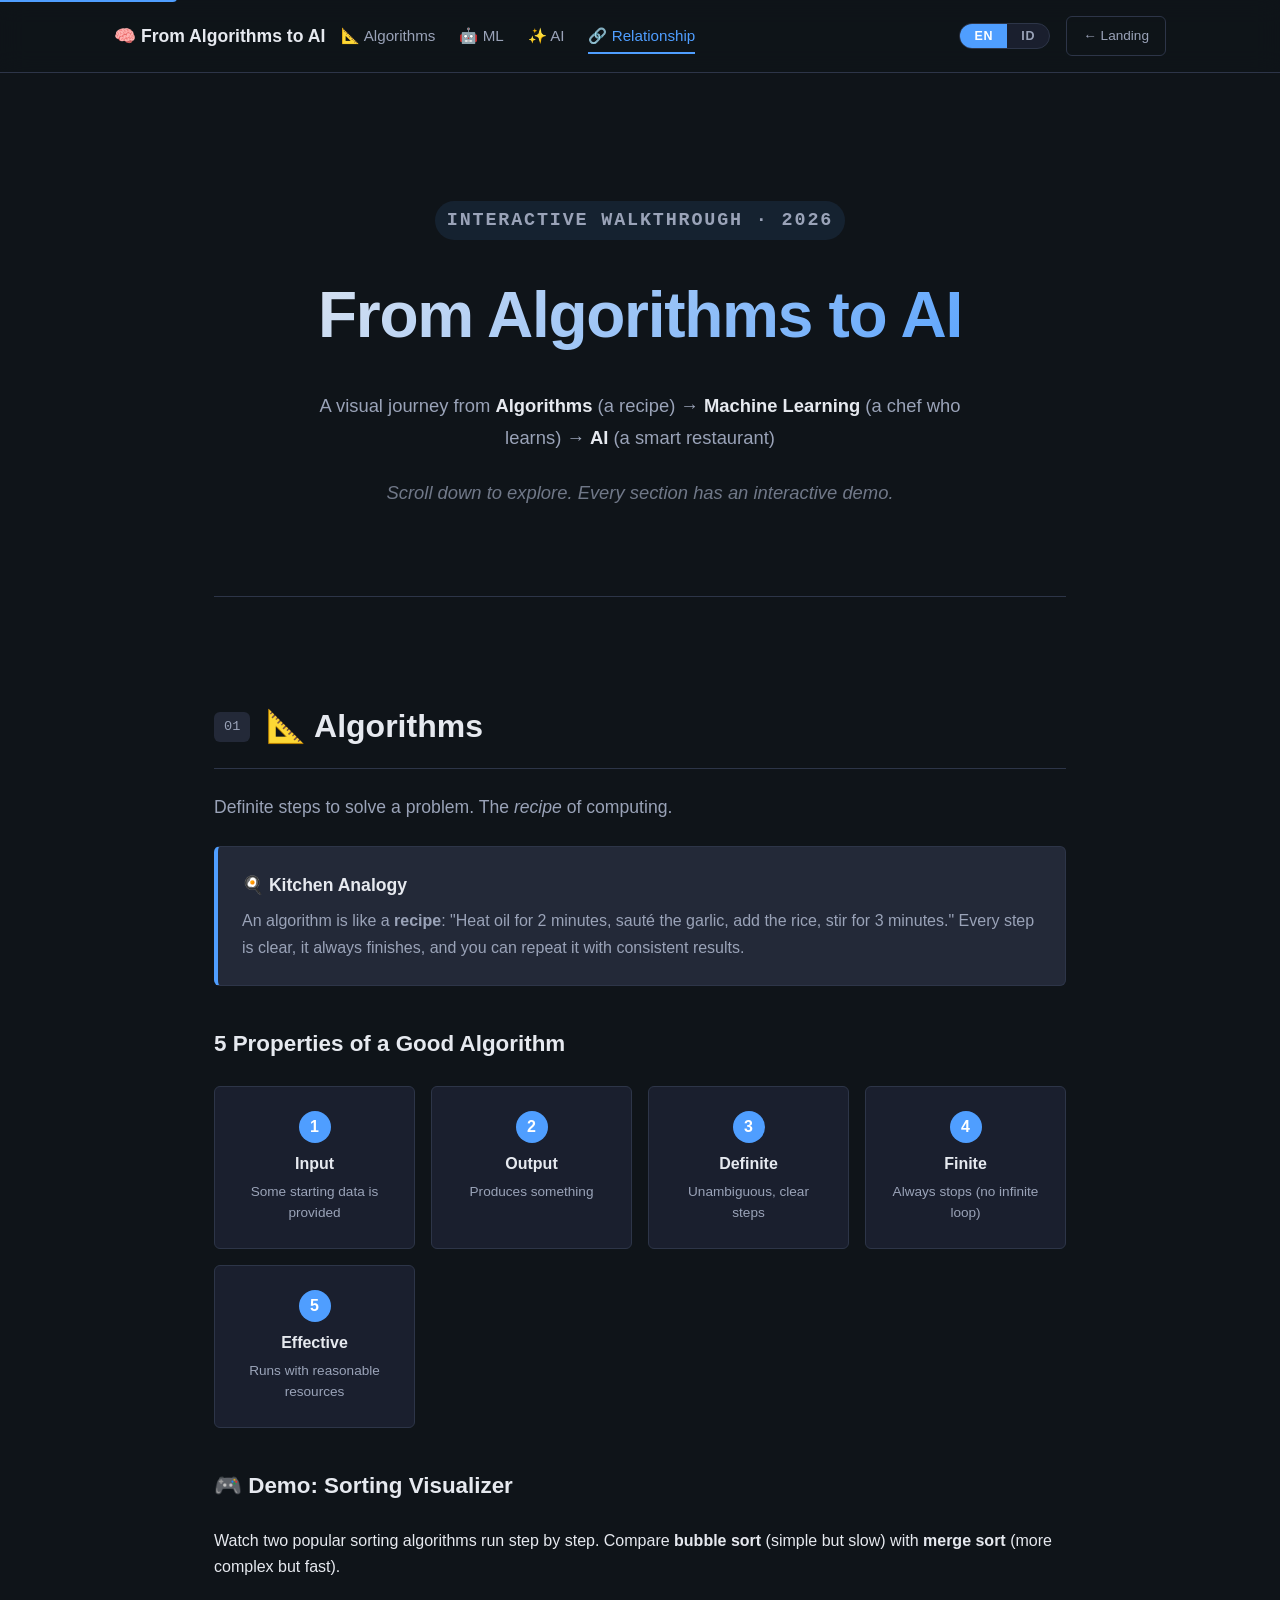
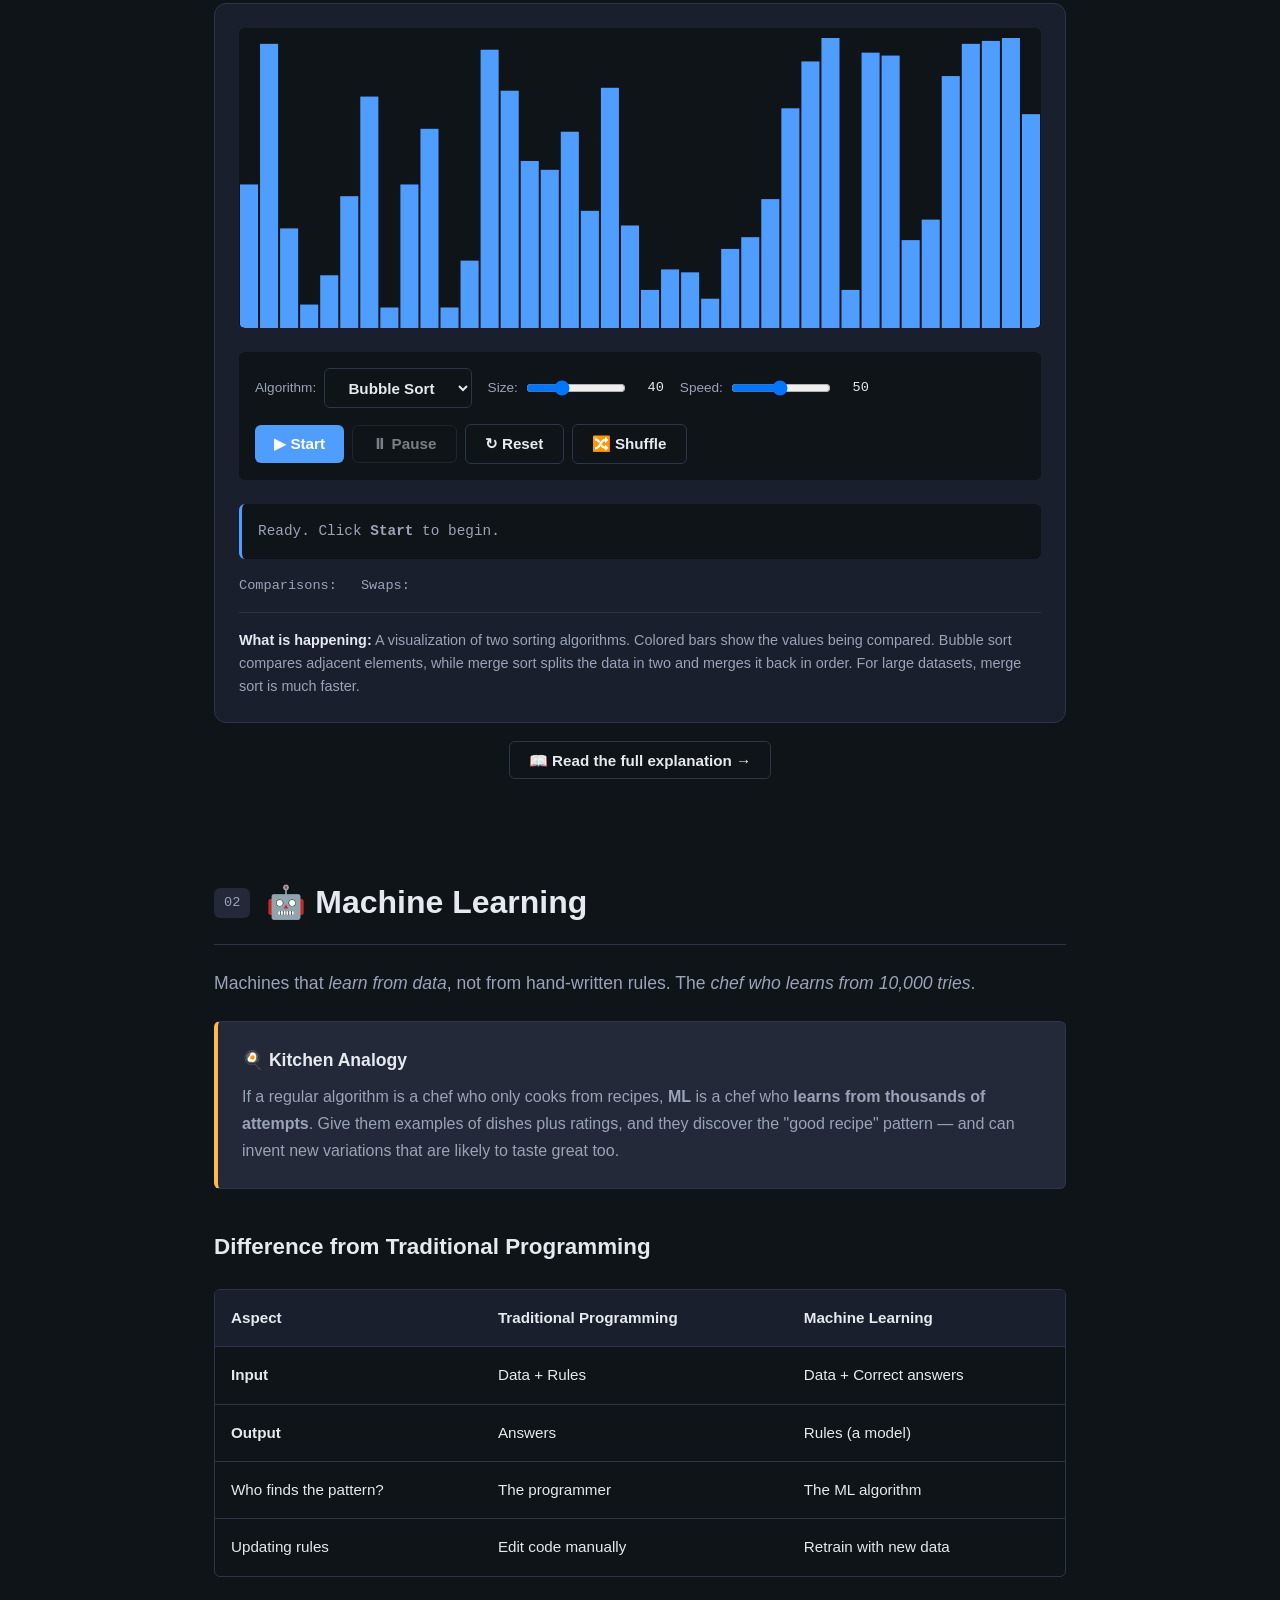
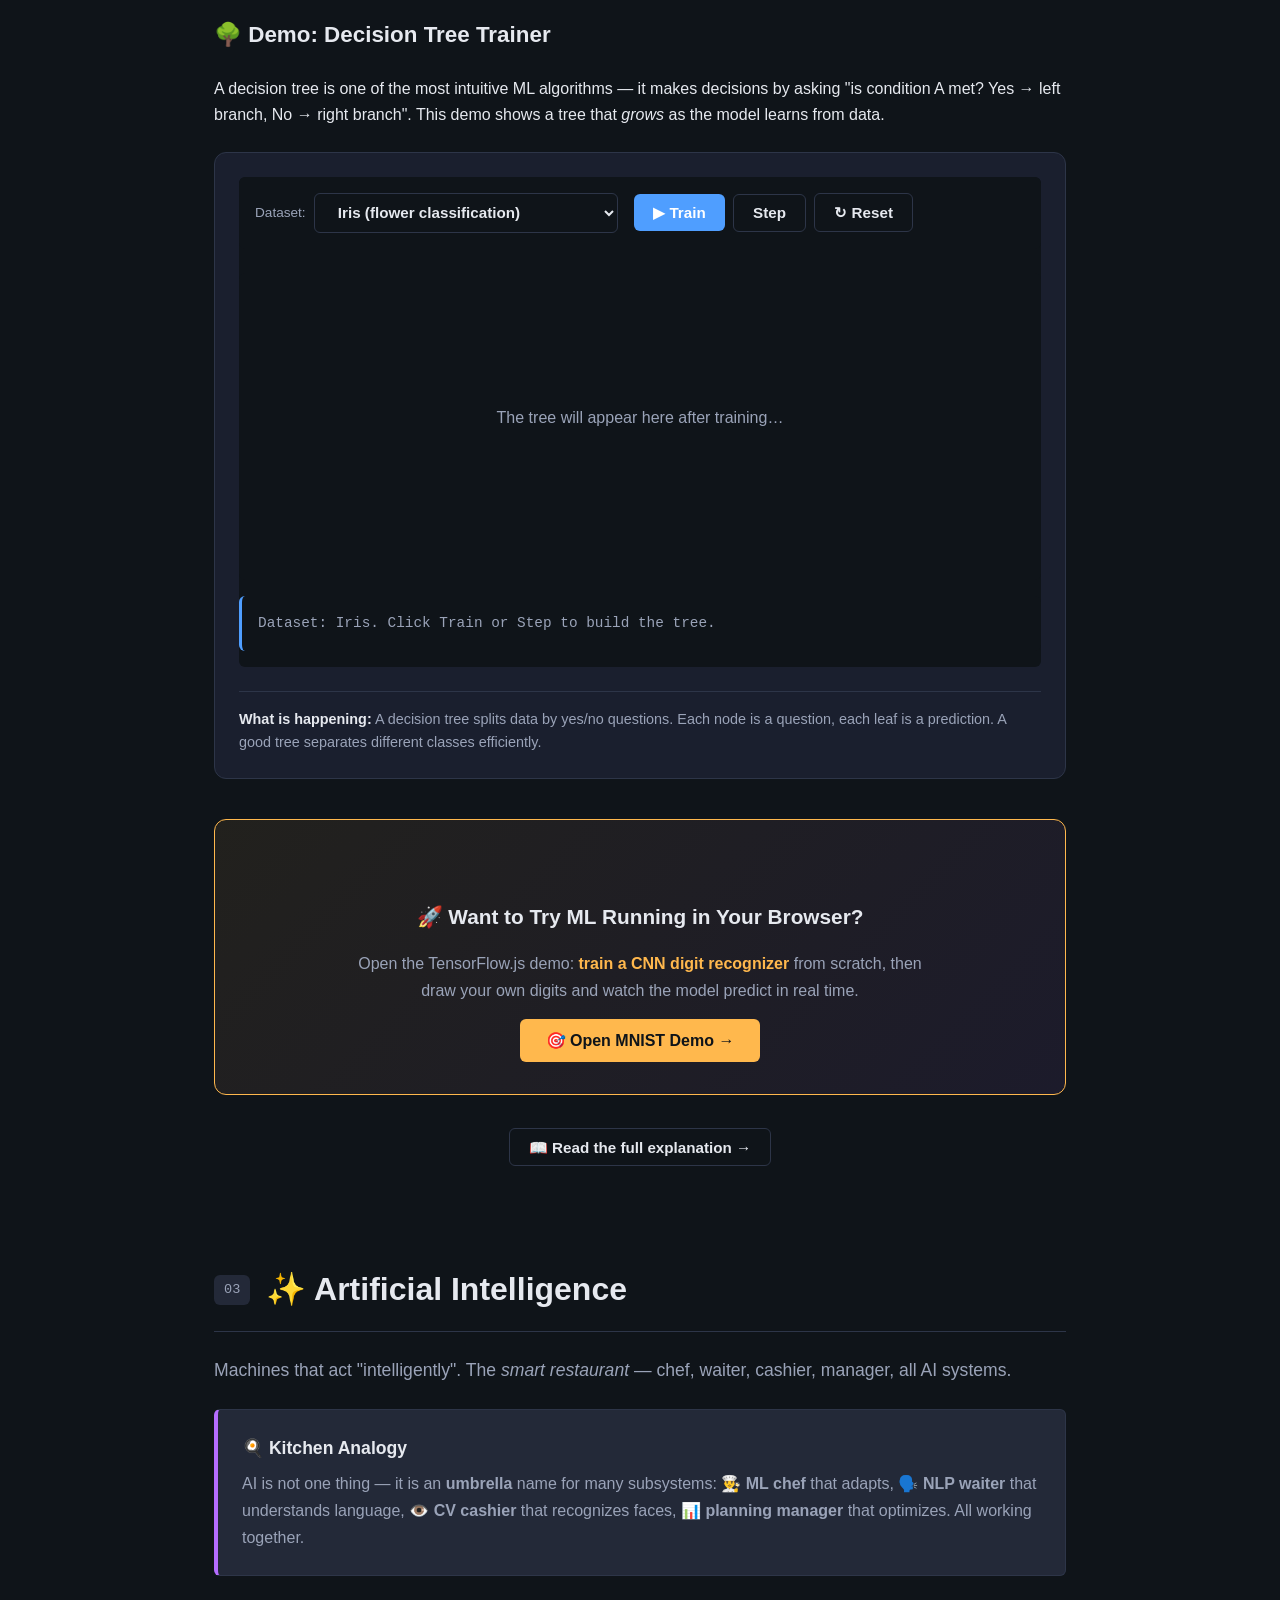
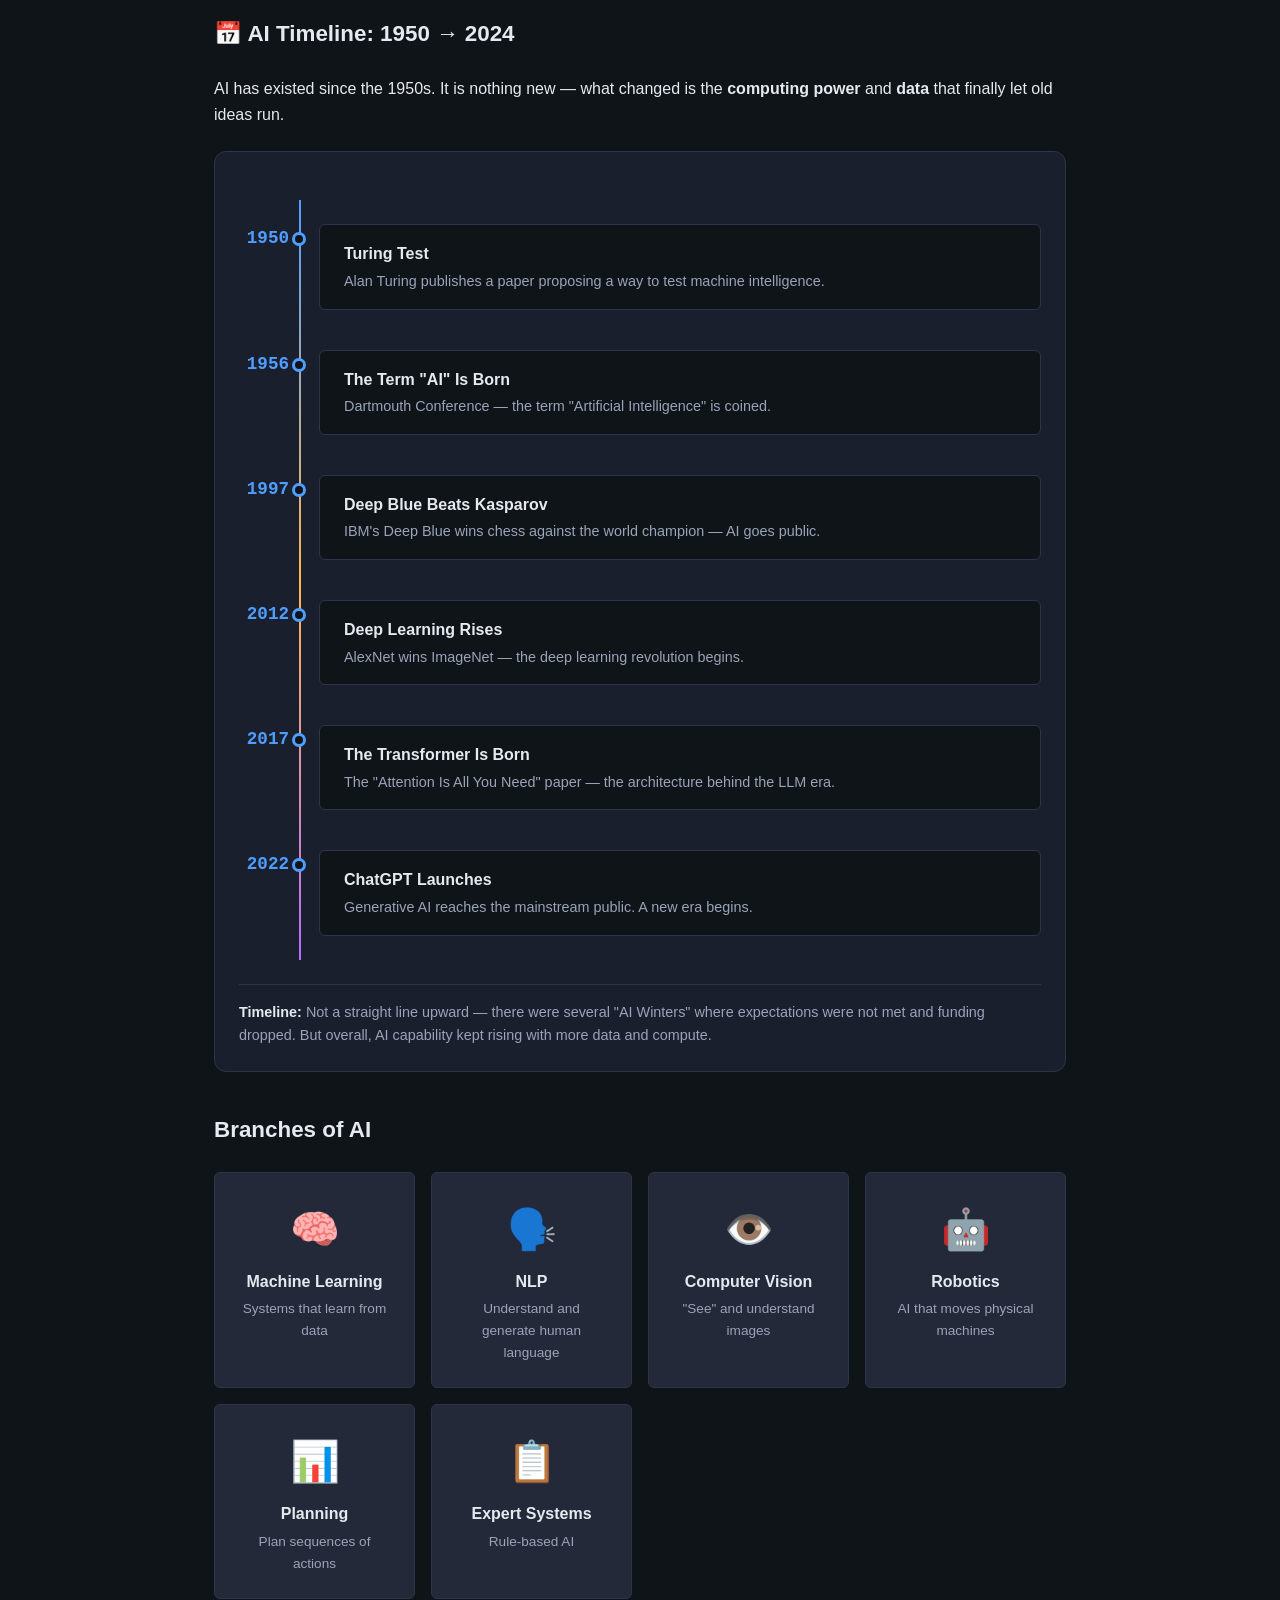
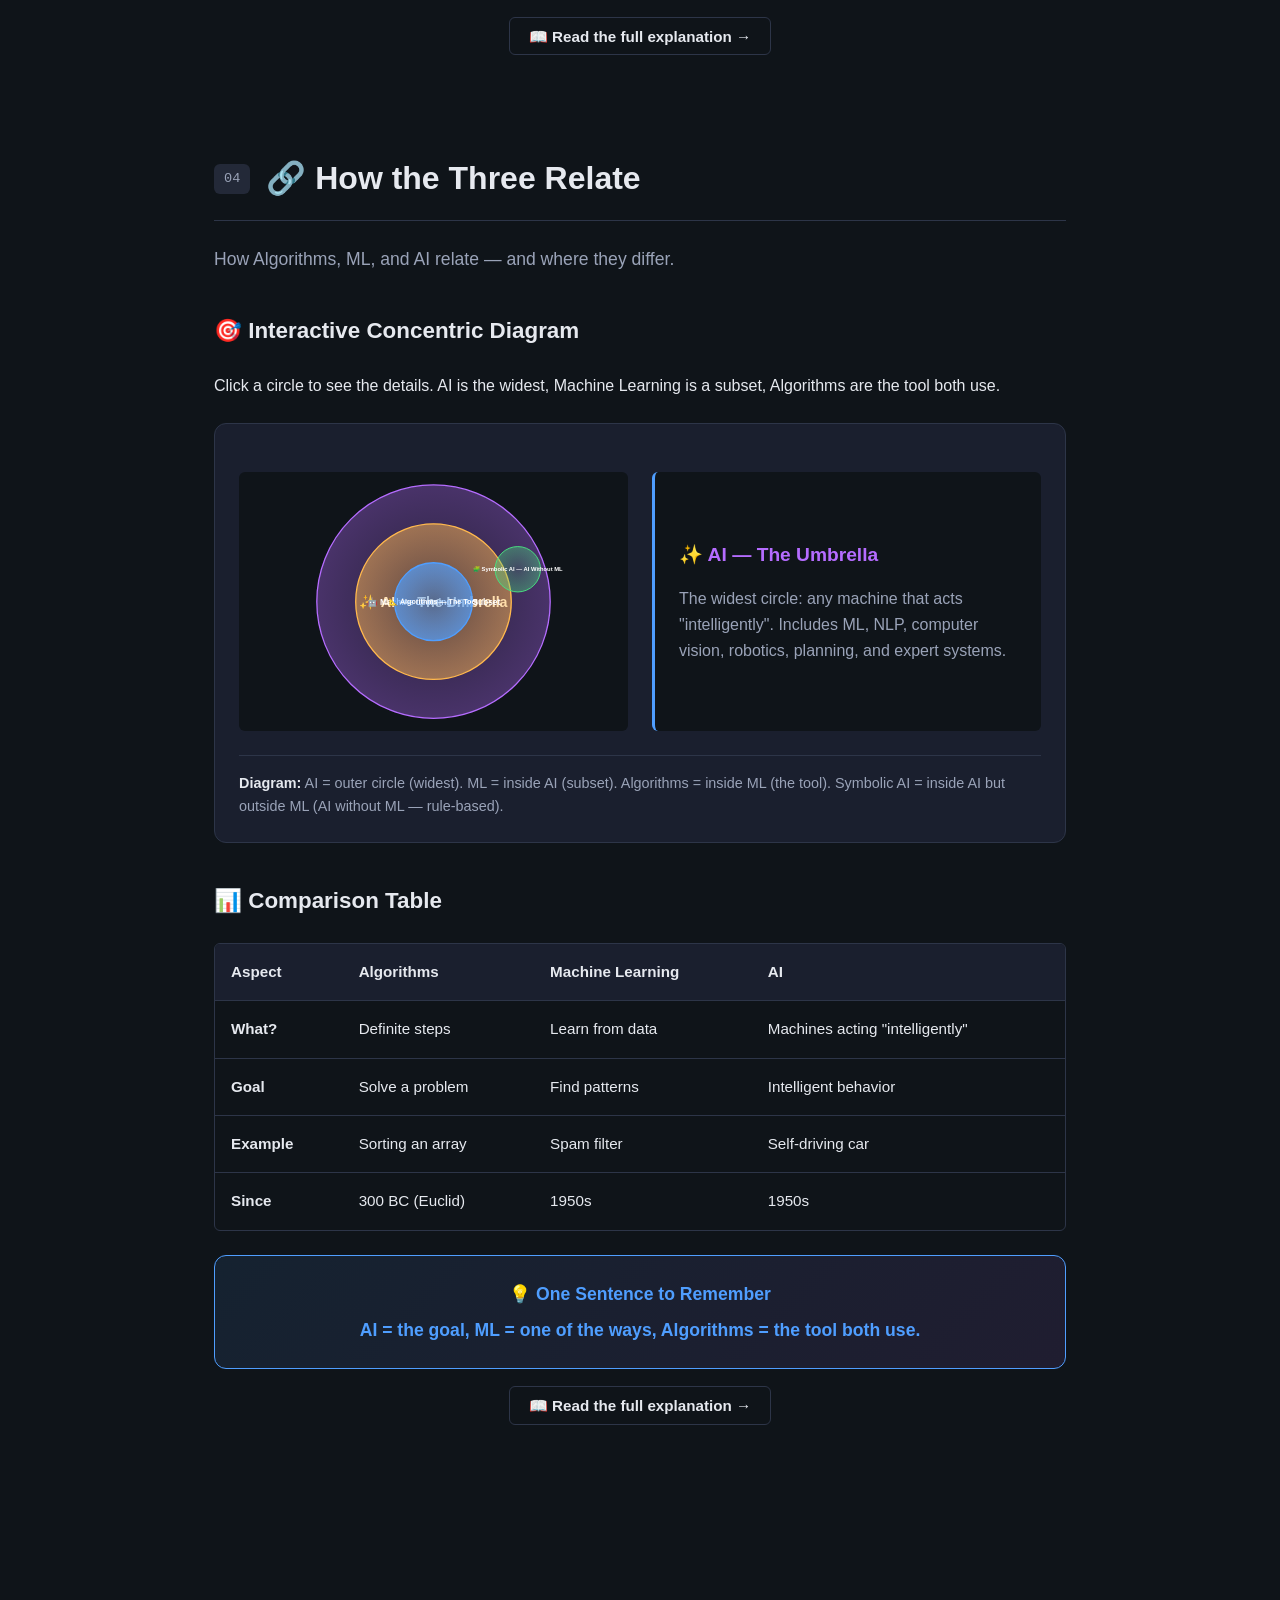
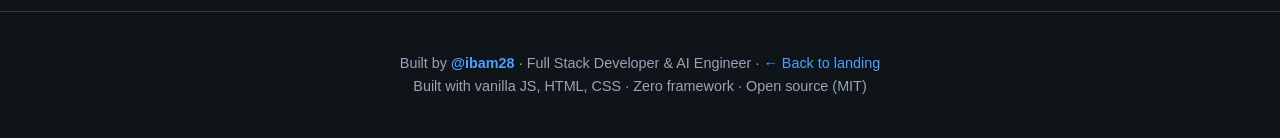
==== commit 52510086: "feat: EN default + ID toggle language switcher on landing, SPA, slides, MNIST demo - website/js/i18n" ====
--- a/website/index.html
+++ b/website/index.html
@@ -1,34 +1,34 @@
 <!DOCTYPE html>
-<html lang="id">
+<html lang="en">
 <head>
   <meta charset="UTF-8" />
   <meta name="viewport" content="width=device-width, initial-scale=1.0" />
-  <title>From Algorithms to AI — Website Interaktif</title>
-  <meta name="description" content="Penjelasan visual & interaktif hubungan Algoritma → Machine Learning → AI. Dengan demo algoritma sorting, decision tree, dan visualisasi yang berjalan di browser." />
+  <title>From Algorithms to AI — Interactive Website</title>
+  <meta name="description" content="Visual & interactive explanations of how Algorithms → Machine Learning → AI connect. With sorting animation, a decision tree trainer, and browser-based visualizations." />
   <meta name="author" content="Bambang Saputra Jaya (@ibam28)" />
 
-  <!-- Open Graph untuk LinkedIn preview -->
-  <meta property="og:title" content="From Algorithms to AI — Penjelasan Interaktif" />
-  <meta property="og:description" content="Visualisasi interaktif hubungan Algoritma, ML, dan AI. Sorting animasi, decision tree, dan penjelasan untuk semua kalangan." />
+  <!-- Open Graph for LinkedIn preview -->
+  <meta property="og:title" content="From Algorithms to AI — Interactive Explanations" />
+  <meta property="og:description" content="Interactive visualizations of how Algorithms, ML, and AI connect. Animated sorting, decision tree, and explanations for everyone." />
   <meta property="og:type" content="website" />
   <meta property="og:url" content="https://ibam28.github.io/from-algorithms-to-ai/website/" />
   <meta property="og:image" content="https://ibam28.github.io/from-algorithms-to-ai/website/assets/og-image.png" />
   <meta property="og:image:width" content="1200" />
   <meta property="og:image:height" content="630" />
-  <meta property="og:image:alt" content="From Algorithms to AI — website interaktif dengan visualisasi dan demo ML" />
-  <meta property="og:locale" content="id_ID" />
+  <meta property="og:image:alt" content="From Algorithms to AI — interactive website with visualizations and an ML demo" />
+  <meta property="og:locale" content="en_US" />
 
   <!-- Twitter Card -->
   <meta name="twitter:card" content="summary_large_image" />
-  <meta name="twitter:title" content="From Algorithms to AI — Website Interaktif" />
-  <meta name="twitter:description" content="Visualisasi interaktif hubungan Algoritma, ML, dan AI. Plus demo ML yang berjalan di browser." />
+  <meta name="twitter:title" content="From Algorithms to AI — Interactive Website" />
+  <meta name="twitter:description" content="Interactive visualizations of how Algorithms, ML, and AI connect. Plus a real ML demo that runs in your browser." />
   <meta name="twitter:image" content="https://ibam28.github.io/from-algorithms-to-ai/website/assets/og-image.png" />
 
   <link rel="stylesheet" href="css/style.css" />
   <link rel="stylesheet" href="css/sections.css" />
 </head>
 <body class="website">
-  <a href="#main-content" class="skip-link">Skip to main content</a>
+  <a href="#main-content" class="skip-link" data-i18n="st.skip">Skip to main content</a>
 
   <nav class="website-nav" aria-label="Main navigation">
     <div class="website-nav-inner">
@@ -36,83 +36,87 @@
         🧠 From Algorithms to AI
       </a>
       <ul class="website-nav-links">
-        <li><a href="#section-algorithms">📐 Algoritma</a></li>
-        <li><a href="#section-ml">🤖 ML</a></li>
-        <li><a href="#section-ai">✨ AI</a></li>
-        <li><a href="#section-hubungan">🔗 Hubungan</a></li>
+        <li><a href="#section-algorithms" data-i18n="st.nav.algo">📐 Algorithms</a></li>
+        <li><a href="#section-ml" data-i18n="st.nav.ml">🤖 ML</a></li>
+        <li><a href="#section-ai" data-i18n="st.nav.ai">✨ AI</a></li>
+        <li><a href="#section-hubungan" data-i18n="st.nav.relation">🔗 Relationship</a></li>
       </ul>
-      <a href="../index.html" class="website-nav-back" aria-label="Kembali ke landing page">← Landing</a>
+      <div class="lang-toggle" role="group" aria-label="Language / Bahasa">
+        <button data-lang-btn="en" class="active" aria-pressed="true">EN</button>
+        <button data-lang-btn="id" aria-pressed="false">ID</button>
+      </div>
+      <a href="../index.html" class="website-nav-back" data-i18n-aria="st.nav.backAria" aria-label="Back to landing page" data-i18n="st.nav.back">← Landing</a>
     </div>
   </nav>
 
   <main id="main-content" class="website-main">
     <!-- ============ HERO ============ -->
     <section class="hero">
-      <p class="landing-eyebrow">Interactive Walkthrough · 2026</p>
+      <p class="landing-eyebrow" data-i18n="st.hero.eyebrow">Interactive Walkthrough · 2026</p>
       <h1>From Algorithms to AI</h1>
-      <p>
-        Perjalanan visual dari <strong>Algoritma</strong> (resep masakan) →
-        <strong>Machine Learning</strong> (koki yang belajar) →
-        <strong>AI</strong> (restoran pintar).
-      </p>
-      <p class="hero-note">
-        Scroll ke bawah untuk eksplorasi. Setiap section punya demo interaktif.
+      <p data-i18n="st.hero.tagline" data-i18n-html>
+        A visual journey from <strong>Algorithms</strong> (a recipe) →
+        <strong>Machine Learning</strong> (a chef who learns) →
+        <strong>AI</strong> (a smart restaurant).
+      </p>
+      <p class="hero-note" data-i18n="st.hero.note">
+        Scroll down to explore. Every section has an interactive demo.
       </p>
     </section>
 
-    <!-- ============ SECTION 1: ALGORITMA ============ -->
+    <!-- ============ SECTION 1: ALGORITHMS ============ -->
     <section id="section-algorithms" class="section section-anchor" aria-labelledby="h-algorithms">
       <header class="section-header">
         <span class="section-number">01</span>
-        <h2 id="h-algorithms" class="section-title">📐 Algoritma</h2>
+        <h2 id="h-algorithms" class="section-title">📐 Algorithms</h2>
       </header>
-      <p class="section-subtitle">
-        Langkah-langkah pasti untuk menyelesaikan masalah. <em>Resep masakan</em> dunia komputasi.
+      <p class="section-subtitle" data-i18n="st.s1.subtitle" data-i18n-html>
+        Definite steps to solve a problem. The <em>recipe</em> of computing.
       </p>
 
       <div class="analogy-box analogy-box-algorithm">
-        <h4>🍳 Analogi Dapur</h4>
-        <p>
-          Algoritma itu seperti <strong>resep masakan</strong>: "Panaskan minyak 2 menit,
-          tumis bawang putih, masukkan nasi, aduk 3 menit." Setiap langkah jelas, pasti selesai,
-          dan bisa diulang dengan hasil yang konsisten.
+        <h4 data-i18n="st.s1.analogy.title">🍳 Kitchen Analogy</h4>
+        <p data-i18n="st.s1.analogy.text" data-i18n-html>
+          An algorithm is like a <strong>recipe</strong>: "Heat oil for 2 minutes, sauté the garlic,
+          add the rice, stir for 3 minutes." Every step is clear, it always finishes, and you can
+          repeat it with consistent results.
         </p>
       </div>
 
-      <h3>5 Sifat Algoritma yang Baik</h3>
+      <h3 data-i18n="st.s1.props.title">5 Properties of a Good Algorithm</h3>
       <div class="property-grid">
         <div class="property-card">
           <div class="property-num">1</div>
-          <h4>Input</h4>
-          <p>Ada data awal yang diberikan</p>
+          <h4 data-i18n="st.s1.props.1">Input</h4>
+          <p data-i18n="st.s1.props.1d">Some starting data is provided</p>
         </div>
         <div class="property-card">
           <div class="property-num">2</div>
-          <h4>Output</h4>
-          <p>Menghasilkan sesuatu</p>
+          <h4 data-i18n="st.s1.props.2">Output</h4>
+          <p data-i18n="st.s1.props.2d">Produces something</p>
         </div>
         <div class="property-card">
           <div class="property-num">3</div>
-          <h4>Definite</h4>
-          <p>Tidak ambigu, langkah jelas</p>
+          <h4 data-i18n="st.s1.props.3">Definite</h4>
+          <p data-i18n="st.s1.props.3d">Unambiguous, clear steps</p>
         </div>
         <div class="property-card">
           <div class="property-num">4</div>
-          <h4>Finite</h4>
-          <p>Pasti berhenti (bukan loop tanpa akhir)</p>
+          <h4 data-i18n="st.s1.props.4">Finite</h4>
+          <p data-i18n="st.s1.props.4d">Always stops (no infinite loop)</p>
         </div>
         <div class="property-card">
           <div class="property-num">5</div>
-          <h4>Effective</h4>
-          <p>Bisa dijalankan dengan sumber daya masuk akal</p>
-        </div>
-      </div>
-
-      <h3>🎮 Demo: Sorting Visualizer</h3>
-      <p>
-        Lihat dua algoritma sorting populer berjalan step-by-step. Bandingkan
-        <strong>bubble sort</strong> (sederhana tapi lambat) dengan <strong>merge sort</strong>
-        (lebih kompleks tapi cepat).
+          <h4 data-i18n="st.s1.props.5">Effective</h4>
+          <p data-i18n="st.s1.props.5d">Runs with reasonable resources</p>
+        </div>
+      </div>
+
+      <h3 data-i18n="st.s1.demo.title">🎮 Demo: Sorting Visualizer</h3>
+      <p data-i18n="st.s1.demo.intro" data-i18n-html>
+        Watch two popular sorting algorithms run step by step. Compare
+        <strong>bubble sort</strong> (simple but slow) with <strong>merge sort</strong>
+        (more complex but fast).
       </p>
 
       <figure class="viz-container" id="viz-sorting" data-viz="sorting" aria-labelledby="sorting-desc">
@@ -121,19 +125,19 @@
         </div>
         <div class="viz-controls" role="toolbar" aria-label="Sorting controls">
           <div class="control-group">
-            <label for="sorting-algo">Algoritma:</label>
+            <label for="sorting-algo" data-i18n="st.s1.algo">Algorithm:</label>
             <select id="sorting-algo" class="btn btn-secondary">
               <option value="bubble">Bubble Sort</option>
               <option value="merge">Merge Sort</option>
             </select>
           </div>
           <div class="control-group">
-            <label for="sorting-size">Ukuran:</label>
+            <label for="sorting-size" data-i18n="st.s1.size">Size:</label>
             <input type="range" id="sorting-size" min="10" max="100" value="40" />
             <span id="sorting-size-val" class="control-value">40</span>
           </div>
           <div class="control-group">
-            <label for="sorting-speed">Kecepatan:</label>
+            <label for="sorting-speed" data-i18n="st.s1.speed">Speed:</label>
             <input type="range" id="sorting-speed" min="1" max="100" value="50" />
             <span id="sorting-speed-val" class="control-value">50</span>
           </div>
@@ -144,23 +148,22 @@
             <button id="sorting-shuffle" class="btn btn-secondary">🔀 Shuffle</button>
           </div>
         </div>
-        <div class="viz-status" id="sorting-status" aria-live="polite">
-          Siap. Klik <strong>Start</strong> untuk memulai.
+        <div class="viz-status" id="sorting-status" aria-live="polite" data-i18n="st.s1.status.ready" data-i18n-html>
+          Ready. Click <strong>Start</strong> to begin.
         </div>
         <div class="viz-stats" aria-hidden="false">
-          <span>Perbandingan: <strong id="sorting-comparisons">0</strong></span>
-          <span>Pertukaran: <strong id="sorting-swaps">0</strong></span>
-        </div>
-        <figcaption id="sorting-desc" class="viz-caption">
-          <strong>Apa yang terjadi:</strong> Visualisasi dua algoritma sorting. Bar berwarna
-          menunjukkan nilai yang sedang dibandingkan. Bubble sort bekerja dengan membandingkan
-          elemen bersebelahan, sedangkan merge sort membagi data jadi dua dan menggabungkan
-          secara terurut. Untuk dataset besar, merge sort jauh lebih cepat.
+          <span data-i18n="st.s1.stat.comp">Comparisons: <strong id="sorting-comparisons">0</strong></span>
+          <span data-i18n="st.s1.stat.swap">Swaps: <strong id="sorting-swaps">0</strong></span>
+        </div>
+        <figcaption id="sorting-desc" class="viz-caption" data-i18n="st.s1.caption" data-i18n-html>
+          <strong>What is happening:</strong> A visualization of two sorting algorithms. Colored bars
+          show the values being compared. Bubble sort compares adjacent elements, while merge sort
+          splits the data in two and merges it back in order. For large datasets, merge sort is much faster.
         </figcaption>
       </figure>
 
       <div class="learn-more">
-        <a href="../docs/01-algoritma.md" class="btn btn-secondary">📖 Baca penjelasan lengkap →</a>
+        <a href="../docs/01-algoritma.md" class="btn btn-secondary" data-i18n="st.s1.learn">📖 Read the full explanation →</a>
       </div>
     </section>
 
@@ -170,78 +173,78 @@
         <span class="section-number">02</span>
         <h2 id="h-ml" class="section-title">🤖 Machine Learning</h2>
       </header>
-      <p class="section-subtitle">
-        Mesin yang <em>belajar dari data</em>, bukan dari aturan yang ditulis tangan.
-        <em>Koki yang belajar dari 10.000 percobaan</em>.
+      <p class="section-subtitle" data-i18n="st.s2.subtitle" data-i18n-html>
+        Machines that <em>learn from data</em>, not from hand-written rules.
+        The <em>chef who learns from 10,000 tries</em>.
       </p>
 
       <div class="analogy-box analogy-box-ml">
-        <h4>🍳 Analogi Dapur</h4>
-        <p>
-          Kalau algoritma biasa = koki yang cuma bisa masak dari resep,
-          <strong>ML</strong> = koki yang <strong>belajar dari ribuan percobaan</strong>.
-          Dia diberikan contoh-contoh masakan + ratingnya, lalu dia sendiri menemukan
-          pola "resep enak" — dan bisa bikin variasi baru yang kemungkinan besar juga enak.
+        <h4 data-i18n="st.s2.analogy.title">🍳 Kitchen Analogy</h4>
+        <p data-i18n="st.s2.analogy.text" data-i18n-html>
+          If a regular algorithm is a chef who only cooks from recipes,
+          <strong>ML</strong> is a chef who <strong>learns from thousands of attempts</strong>.
+          Give them examples of dishes plus ratings, and they discover the "good recipe" pattern —
+          and can invent new variations that are likely to taste great too.
         </p>
       </div>
 
-      <h3>Bedanya dengan Programming Tradisional</h3>
+      <h3 data-i18n="st.s2.vs.title">Difference from Traditional Programming</h3>
       <div class="comparison-table-wrapper">
         <table class="comparison-table">
           <thead>
             <tr>
-              <th>Aspek</th>
-              <th>Programming Tradisional</th>
-              <th>Machine Learning</th>
+              <th data-i18n="st.s2.vs.h.aspect">Aspect</th>
+              <th data-i18n="st.s2.vs.h.trad">Traditional Programming</th>
+              <th data-i18n="st.s2.vs.h.ml">Machine Learning</th>
             </tr>
           </thead>
           <tbody>
             <tr>
-              <td>Input</td>
-              <td>Data + Aturan</td>
-              <td>Data + Jawaban benar</td>
-            </tr>
-            <tr>
-              <td>Output</td>
-              <td>Jawaban</td>
-              <td>Aturan (model)</td>
-            </tr>
-            <tr>
-              <td>Siapa cari pola?</td>
-              <td>Programmer</td>
-              <td>Algoritma ML</td>
-            </tr>
-            <tr>
-              <td>Update aturan</td>
-              <td>Edit kode manual</td>
-              <td>Training ulang dengan data baru</td>
+              <td><strong data-i18n="st.s2.vs.input">Input</strong></td>
+              <td data-i18n="st.s2.vs.input.t">Data + Rules</td>
+              <td data-i18n="st.s2.vs.input.m">Data + Correct answers</td>
+            </tr>
+            <tr>
+              <td><strong data-i18n="st.s2.vs.output">Output</strong></td>
+              <td data-i18n="st.s2.vs.output.t">Answers</td>
+              <td data-i18n="st.s2.vs.output.m">Rules (a model)</td>
+            </tr>
+            <tr>
+              <td data-i18n="st.s2.vs.who">Who finds the pattern?</td>
+              <td data-i18n="st.s2.vs.who.t">The programmer</td>
+              <td data-i18n="st.s2.vs.who.m">The ML algorithm</td>
+            </tr>
+            <tr>
+              <td data-i18n="st.s2.vs.update">Updating rules</td>
+              <td data-i18n="st.s2.vs.update.t">Edit code manually</td>
+              <td data-i18n="st.s2.vs.update.m">Retrain with new data</td>
             </tr>
           </tbody>
         </table>
       </div>
 
-      <h3>🌳 Demo: Decision Tree Trainer</h3>
-      <p>
-        Decision tree adalah salah satu algoritma ML yang paling intuitif — dia membuat
-        keputusan dengan bertanya "kondisi A terpenuhi? Ya → cabang kiri, Tidak → cabang kanan".
-        Demo ini menunjukkan pohon keputusan yang <em>tumbuh</em> saat model belajar dari data.
+      <h3 data-i18n="st.s2.demo.title">🌳 Demo: Decision Tree Trainer</h3>
+      <p data-i18n="st.s2.demo.intro" data-i18n-html>
+        A decision tree is one of the most intuitive ML algorithms — it makes decisions by asking
+        "is condition A met? Yes → left branch, No → right branch". This demo shows a tree that
+        <em>grows</em> as the model learns from data.
       </p>
 
       <figure class="viz-container" id="viz-decision-tree" data-viz="decision-tree" aria-labelledby="dt-desc">
         <div class="viz-placeholder" id="dt-placeholder">
           <div class="viz-placeholder-icon">🌳</div>
           <p class="viz-placeholder-text">
-            Decision tree trainer siap. Scroll untuk memuat visualisasi...
+            Decision tree trainer ready. Scroll to load the visualization…
           </p>
-          <button class="btn viz-load-btn" id="dt-load-btn">Muat Visualisasi</button>
+          <button class="btn viz-load-btn" id="dt-load-btn">Load Visualization</button>
         </div>
         <div class="viz-canvas-wrapper" id="dt-canvas-wrapper" hidden>
           <div class="viz-controls" role="toolbar" aria-label="Decision tree controls">
             <div class="control-group">
-              <label for="dt-dataset">Dataset:</label>
+              <label for="dt-dataset" data-i18n="st.s2.dataset">Dataset:</label>
               <select id="dt-dataset" class="btn btn-secondary">
-                <option value="iris">Iris (klasifikasi bunga)</option>
-                <option value="play">Play Tennis (klasifikasi biner)</option>
+                <option value="iris" data-i18n="st.s2.dataset.iris">Iris (flower classification)</option>
+                <option value="play" data-i18n="st.s2.dataset.play">Play Tennis (binary classification)</option>
               </select>
             </div>
             <div class="control-group">
@@ -253,32 +256,32 @@
           <div class="dt-tree-wrapper">
             <svg id="dt-tree" class="dt-tree-svg" aria-hidden="true"></svg>
           </div>
-          <div class="viz-status" id="dt-status" aria-live="polite">
-            Pilih dataset lalu klik <strong>Train</strong>.
-          </div>
-        </div>
-        <figcaption id="dt-desc" class="viz-caption">
-          <strong>Apa yang terjadi:</strong> Decision tree membagi data berdasarkan pertanyaan
-          ya/tidak. Setiap node adalah pertanyaan, setiap daun adalah prediksi. Pohon yang baik
-          memisahkan kelas berbeda secara efisien.
+          <div class="viz-status" id="dt-status" aria-live="polite" data-i18n="st.s2.status.ready" data-i18n-html>
+            Pick a dataset, then click <strong>Train</strong>.
+          </div>
+        </div>
+        <figcaption id="dt-desc" class="viz-caption" data-i18n="st.s2.caption" data-i18n-html>
+          <strong>What is happening:</strong> A decision tree splits data by yes/no questions.
+          Each node is a question, each leaf is a prediction. A good tree separates different
+          classes efficiently.
         </figcaption>
       </figure>
 
       <div class="ml-demo-cta">
         <div class="cta-content">
-          <h3>🚀 Ingin Coba ML yang Berjalan di Browser?</h3>
-          <p>
-            Buka demo TensorFlow.js: <strong>train CNN digit recognizer</strong> dari nol,
-            lalu gambar angka-mu sendiri dan lihat prediksi model secara real-time.
+          <h3 data-i18n="st.s2.cta.title">🚀 Want to Try ML Running in Your Browser?</h3>
+          <p data-i18n="st.s2.cta.text" data-i18n-html>
+            Open the TensorFlow.js demo: <strong>train a CNN digit recognizer</strong> from scratch,
+            then draw your own digits and watch the model predict in real time.
           </p>
-          <a href="js/ml-demo/mnist.html" class="btn btn-primary">
-            🎯 Buka MNIST Demo →
+          <a href="js/ml-demo/mnist.html" class="btn btn-primary" data-i18n="st.s2.cta.btn">
+            🎯 Open MNIST Demo →
           </a>
         </div>
       </div>
 
       <div class="learn-more">
-        <a href="../docs/02-machine-learning.md" class="btn btn-secondary">📖 Baca penjelasan lengkap →</a>
+        <a href="../docs/02-machine-learning.md" class="btn btn-secondary" data-i18n="st.s2.learn">📖 Read the full explanation →</a>
       </div>
     </section>
 
@@ -288,25 +291,25 @@
         <span class="section-number">03</span>
         <h2 id="h-ai" class="section-title">✨ Artificial Intelligence</h2>
       </header>
-      <p class="section-subtitle">
-        Mesin yang bertindak "cerdas". <em>Restoran pintar</em> — koki, pelayan, kasir, manajer,
-        semuanya adalah sistem AI.
+      <p class="section-subtitle" data-i18n="st.s3.subtitle" data-i18n-html>
+        Machines that act "intelligently". The <em>smart restaurant</em> — chef, waiter, cashier,
+        manager, all AI systems.
       </p>
 
       <div class="analogy-box analogy-box-ai">
-        <h4>🍳 Analogi Dapur</h4>
-        <p>
-          AI bukan cuma satu hal — dia nama <strong>payung</strong> untuk banyak subsistem:
-          👨‍🍳 <strong>koki ML</strong> adaptif, 🗣️ <strong>pelayan NLP</strong> yang paham bahasa,
-          👁️ <strong>kasir CV</strong> yang kenali wajah, 📊 <strong>manajer planning</strong>
-          yang optimal. Semua bekerja sama.
+        <h4 data-i18n="st.s3.analogy.title">🍳 Kitchen Analogy</h4>
+        <p data-i18n="st.s3.analogy.text" data-i18n-html>
+          AI is not one thing — it is an <strong>umbrella</strong> name for many subsystems:
+          👨‍🍳 <strong>ML chef</strong> that adapts, 🗣️ <strong>NLP waiter</strong> that understands
+          language, 👁️ <strong>CV cashier</strong> that recognizes faces, 📊 <strong>planning manager</strong>
+          that optimizes. All working together.
         </p>
       </div>
 
-      <h3>📅 Timeline AI: 1950 → 2024</h3>
-      <p>
-        AI sudah ada sejak 1950-an. Bukan hal baru — yang berubah adalah
-        <strong>komputasi</strong> dan <strong>data</strong> yang memungkinkan ide lama akhirnya berjalan.
+      <h3 data-i18n="st.s3.timeline.title">📅 AI Timeline: 1950 → 2024</h3>
+      <p data-i18n="st.s3.timeline.intro" data-i18n-html>
+        AI has existed since the 1950s. It is nothing new — what changed is the
+        <strong>computing power</strong> and <strong>data</strong> that finally let old ideas run.
       </p>
 
       <figure class="viz-container" id="viz-timeline" data-viz="timeline" aria-labelledby="timeline-desc">
@@ -314,191 +317,193 @@
           <div class="timeline-event">
             <div class="timeline-year">1950</div>
             <div class="timeline-content">
-              <h4>Turing Test</h4>
-              <p>Alan Turing publishes paper yang mengusulkan cara menguji kecerdasan mesin.</p>
+              <h4 data-i18n="st.s3.tl.1950.t">Turing Test</h4>
+              <p data-i18n="st.s3.tl.1950.d">Alan Turing publishes a paper proposing a way to test machine intelligence.</p>
             </div>
           </div>
           <div class="timeline-event">
             <div class="timeline-year">1956</div>
             <div class="timeline-content">
-              <h4>Istilah "AI" Lahir</h4>
-              <p>Dartmouth Conference — istilah "Artificial Intelligence" diciptakan.</p>
+              <h4 data-i18n="st.s3.tl.1956.t">The Term "AI" Is Born</h4>
+              <p data-i18n="st.s3.tl.1956.d">Dartmouth Conference — the term "Artificial Intelligence" is coined.</p>
             </div>
           </div>
           <div class="timeline-event">
             <div class="timeline-year">1997</div>
             <div class="timeline-content">
-              <h4>Deep Blue Kalahkan Kasparov</h4>
-              <p>IBM's Deep Blue menang catur melawan juara dunia — AI publik.</p>
+              <h4 data-i18n="st.s3.tl.1997.t">Deep Blue Beats Kasparov</h4>
+              <p data-i18n="st.s3.tl.1997.d">IBM's Deep Blue wins chess against the world champion — AI goes public.</p>
             </div>
           </div>
           <div class="timeline-event">
             <div class="timeline-year">2012</div>
             <div class="timeline-content">
-              <h4>Deep Learning Naik</h4>
-              <p>AlexNet menang ImageNet — revolusi deep learning dimulai.</p>
+              <h4 data-i18n="st.s3.tl.2012.t">Deep Learning Rises</h4>
+              <p data-i18n="st.s3.tl.2012.d">AlexNet wins ImageNet — the deep learning revolution begins.</p>
             </div>
           </div>
           <div class="timeline-event">
             <div class="timeline-year">2017</div>
             <div class="timeline-content">
-              <h4>Transformer Lahir</h4>
-              <p>Paper "Attention is All You Need" — arsitektur untuk era LLM.</p>
+              <h4 data-i18n="st.s3.tl.2017.t">The Transformer Is Born</h4>
+              <p data-i18n="st.s3.tl.2017.d">The "Attention Is All You Need" paper — the architecture behind the LLM era.</p>
             </div>
           </div>
           <div class="timeline-event">
             <div class="timeline-year">2022</div>
             <div class="timeline-content">
-              <h4>ChatGPT Launched</h4>
-              <p>AI generatif masuk ke publik mainstream. Era baru dimulai.</p>
-            </div>
-          </div>
-        </div>
-        <figcaption id="timeline-desc" class="viz-caption">
-          <strong>Timeline:</strong> Bukan linier naik — ada beberapa "AI Winter" di mana
-          ekspektasi tidak terpenuhi dan funding turun. Tapi secara umum, kemampuan AI
-          meningkat dengan ketersediaan data & komputasi.
+              <h4 data-i18n="st.s3.tl.2022.t">ChatGPT Launches</h4>
+              <p data-i18n="st.s3.tl.2022.d">Generative AI reaches the mainstream public. A new era begins.</p>
+            </div>
+          </div>
+        </div>
+        <figcaption id="timeline-desc" class="viz-caption" data-i18n="st.s3.tl.caption" data-i18n-html>
+          <strong>Timeline:</strong> Not a straight line upward — there were several "AI Winters" where
+          expectations were not met and funding dropped. But overall, AI capability kept rising with
+          more data and compute.
         </figcaption>
       </figure>
 
-      <h3>Cabang-cabang AI</h3>
+      <h3 data-i18n="st.s3.branches.title">Branches of AI</h3>
       <div class="branch-grid">
         <div class="branch-card">
           <div class="branch-icon">🧠</div>
-          <h4>Machine Learning</h4>
-          <p>Sistem yang belajar dari data</p>
+          <h4 data-i18n="st.s3.branch.ml">Machine Learning</h4>
+          <p data-i18n="st.s3.branch.ml.d">Systems that learn from data</p>
         </div>
         <div class="branch-card">
           <div class="branch-icon">🗣️</div>
-          <h4>NLP</h4>
-          <p>Memahami & menghasilkan bahasa manusia</p>
+          <h4 data-i18n="st.s3.branch.nlp">NLP</h4>
+          <p data-i18n="st.s3.branch.nlp.d">Understand and generate human language</p>
         </div>
         <div class="branch-card">
           <div class="branch-icon">👁️</div>
-          <h4>Computer Vision</h4>
-          <p>"Melihat" dan memahami gambar</p>
+          <h4 data-i18n="st.s3.branch.cv">Computer Vision</h4>
+          <p data-i18n="st.s3.branch.cv.d">"See" and understand images</p>
         </div>
         <div class="branch-card">
           <div class="branch-icon">🤖</div>
-          <h4>Robotics</h4>
-          <p>AI yang menggerakkan fisik</p>
+          <h4 data-i18n="st.s3.branch.robo">Robotics</h4>
+          <p data-i18n="st.s3.branch.robo.d">AI that moves physical machines</p>
         </div>
         <div class="branch-card">
           <div class="branch-icon">📊</div>
-          <h4>Planning</h4>
-          <p>Merencanakan urutan aksi</p>
+          <h4 data-i18n="st.s3.branch.plan">Planning</h4>
+          <p data-i18n="st.s3.branch.plan.d">Plan sequences of actions</p>
         </div>
         <div class="branch-card">
           <div class="branch-icon">📋</div>
-          <h4>Expert Systems</h4>
-          <p>AI berbasis aturan (rule-based)</p>
+          <h4 data-i18n="st.s3.branch.expert">Expert Systems</h4>
+          <p data-i18n="st.s3.branch.expert.d">Rule-based AI</p>
         </div>
       </div>
 
       <div class="learn-more">
-        <a href="../docs/03-artificial-intelligence.md" class="btn btn-secondary">📖 Baca penjelasan lengkap →</a>
+        <a href="../docs/03-artificial-intelligence.md" class="btn btn-secondary" data-i18n="st.s3.learn">📖 Read the full explanation →</a>
       </div>
     </section>
 
-    <!-- ============ SECTION 4: HUBUNGAN ============ -->
+    <!-- ============ SECTION 4: RELATIONSHIP ============ -->
     <section id="section-hubungan" class="section section-anchor" aria-labelledby="h-hubungan">
       <header class="section-header">
         <span class="section-number">04</span>
-        <h2 id="h-hubungan" class="section-title">🔗 Hubungan Ketiganya</h2>
+        <h2 id="h-hubungan" class="section-title">🔗 How the Three Relate</h2>
       </header>
-      <p class="section-subtitle">
-        Gimana Algoritma, ML, dan AI saling terkait — dan di mana mereka tidak sama.
-      </p>
-
-      <h3>🎯 Diagram Konsentris Interaktif</h3>
-      <p>
-        Klik salah satu lingkaran untuk melihat detailnya. AI adalah yang paling luas,
-        Machine Learning subset-nya, Algoritma alat yang dipakai keduanya.
+      <p class="section-subtitle" data-i18n="st.s4.subtitle">
+        How Algorithms, ML, and AI relate — and where they differ.
+      </p>
+
+      <h3 data-i18n="st.s4.diagram.title">🎯 Interactive Concentric Diagram</h3>
+      <p data-i18n="st.s4.diagram.intro">
+        Click a circle to see the details. AI is the widest, Machine Learning is a subset,
+        Algorithms are the tool both use.
       </p>
 
       <figure class="viz-container" id="viz-relationship" data-viz="relationship" aria-labelledby="rel-desc">
         <div class="rel-diagram-wrapper">
-          <svg class="rel-svg" id="rel-svg" viewBox="0 0 600 400" aria-hidden="false" role="img" aria-label="Concentric circles showing AI, ML, dan Algoritma">
-            <title>Algoritma ⊂ ML ⊂ AI (dengan Symbolic AI sebagai AI tanpa ML)</title>
-            <!-- Lingkaran akan di-inject via JS -->
+          <svg class="rel-svg" id="rel-svg" viewBox="0 0 600 400" aria-hidden="false" role="img" data-i18n-aria="st.s4.rel.svgAria" aria-label="Concentric circles showing AI, ML, and Algorithms">
+            <title data-i18n="st.s4.rel.svgTitle">Algorithms ⊂ ML ⊂ AI (with Symbolic AI as AI without ML)</title>
+            <!-- Circles injected via JS -->
           </svg>
           <div class="rel-info-panel" id="rel-info-panel">
-            <h4 id="rel-info-title">Pilih salah satu lingkaran</h4>
-            <p id="rel-info-desc">Klik AI, ML, atau Algoritma untuk lihat detail.</p>
-          </div>
-        </div>
-        <figcaption id="rel-desc" class="viz-caption">
-          <strong>Diagram:</strong> AI = lingkaran terluar (paling luas). ML = di dalam AI
-          (subset). Algoritma = di dalam ML (alat). Symbolic AI = di dalam AI tapi di luar ML
-          (AI tanpa ML — rule-based).
+            <h4 id="rel-info-title" data-i18n="st.s4.rel.title">Pick a circle</h4>
+            <p id="rel-info-desc" data-i18n="st.s4.rel.desc">Click AI, ML, or Algorithms to see details.</p>
+          </div>
+        </div>
+        <figcaption id="rel-desc" class="viz-caption" data-i18n="st.s4.rel.caption" data-i18n-html>
+          <strong>Diagram:</strong> AI = outer circle (widest). ML = inside AI (subset).
+          Algorithms = inside ML (the tool). Symbolic AI = inside AI but outside ML
+          (AI without ML — rule-based).
         </figcaption>
       </figure>
 
-      <h3>📊 Tabel Perbandingan</h3>
+      <h3 data-i18n="st.s4.cmp.title">📊 Comparison Table</h3>
       <div class="comparison-table-wrapper">
         <table class="comparison-table">
           <thead>
             <tr>
-              <th>Aspek</th>
-              <th>Algoritma</th>
-              <th>Machine Learning</th>
-              <th>AI</th>
+              <th data-i18n="st.s4.cmp.h.aspect">Aspect</th>
+              <th data-i18n="st.s4.cmp.h.algo">Algorithms</th>
+              <th data-i18n="st.s4.cmp.h.ml">Machine Learning</th>
+              <th data-i18n="st.s4.cmp.h.ai">AI</th>
             </tr>
           </thead>
           <tbody>
             <tr>
-              <td><strong>Apa?</strong></td>
-              <td>Langkah-langkah pasti</td>
-              <td>Belajar dari data</td>
-              <td>Mesin bertindak "cerdas"</td>
-            </tr>
-            <tr>
-              <td><strong>Tujuan</strong></td>
-              <td>Selesaikan masalah</td>
-              <td>Temukan pola</td>
-              <td>Perilaku cerdas</td>
-            </tr>
-            <tr>
-              <td><strong>Contoh</strong></td>
-              <td>Sortir array</td>
-              <td>Filter spam</td>
-              <td>Self-driving car</td>
-            </tr>
-            <tr>
-              <td><strong>Tahun mulai</strong></td>
-              <td>300 SM (Euclid)</td>
-              <td>1950-an</td>
-              <td>1950-an</td>
+              <td data-i18n="st.s4.cmp.what" data-i18n-html><strong>What?</strong></td>
+              <td data-i18n="st.s4.cmp.what.a">Definite steps</td>
+              <td data-i18n="st.s4.cmp.what.m">Learn from data</td>
+              <td data-i18n="st.s4.cmp.what.i">Machines acting "intelligently"</td>
+            </tr>
+            <tr>
+              <td data-i18n="st.s4.cmp.goal" data-i18n-html><strong>Goal</strong></td>
+              <td data-i18n="st.s4.cmp.goal.a">Solve a problem</td>
+              <td data-i18n="st.s4.cmp.goal.m">Find patterns</td>
+              <td data-i18n="st.s4.cmp.goal.i">Intelligent behavior</td>
+            </tr>
+            <tr>
+              <td data-i18n="st.s4.cmp.ex" data-i18n-html><strong>Example</strong></td>
+              <td data-i18n="st.s4.cmp.ex.a">Sorting an array</td>
+              <td data-i18n="st.s4.cmp.ex.m">Spam filter</td>
+              <td data-i18n="st.s4.cmp.ex.i">Self-driving car</td>
+            </tr>
+            <tr>
+              <td data-i18n="st.s4.cmp.year" data-i18n-html><strong>Since</strong></td>
+              <td data-i18n="st.s4.cmp.year.a">300 BC (Euclid)</td>
+              <td data-i18n="st.s4.cmp.year.m">1950s</td>
+              <td data-i18n="st.s4.cmp.year.i">1950s</td>
             </tr>
           </tbody>
         </table>
       </div>
 
       <div class="callout-box">
-        <h4>💡 Satu Kalimat untuk Diingat</h4>
-        <p>
-          <strong>AI = tujuan, ML = salah satu cara, Algoritma = alat yang dipakai keduanya.</strong>
+        <h4 data-i18n="st.s4.callout.title">💡 One Sentence to Remember</h4>
+        <p data-i18n="st.s4.callout.text" data-i18n-html>
+          <strong>AI = the goal, ML = one of the ways, Algorithms = the tool both use.</strong>
         </p>
       </div>
 
       <div class="learn-more">
-        <a href="../docs/04-hubungan-ketiganya.md" class="btn btn-secondary">📖 Baca penjelasan lengkap →</a>
+        <a href="../docs/04-hubungan-ketiganya.md" class="btn btn-secondary" data-i18n="st.s4.learn">📖 Read the full explanation →</a>
       </div>
     </section>
   </main>
 
   <footer class="website-footer">
-    <p>
-      Dibuat oleh <a href="https://github.com/ibam28"><strong>@ibam28</strong></a> ·
+    <p data-i18n="st.footer" data-i18n-html>
+      Built by <a href="https://github.com/ibam28"><strong>@ibam28</strong></a> ·
       Full Stack Developer &amp; AI Engineer ·
-      <a href="../index.html">← Kembali ke landing</a>
+      <a href="../index.html">← Back to landing</a>
     </p>
-    <p class="footer-tech">
-      Dibangun dengan vanilla JS, HTML, CSS · Zero framework · Source terbuka (MIT)
+    <p class="footer-tech" data-i18n="st.footer.tech">
+      Built with vanilla JS, HTML, CSS · Zero framework · Open source (MIT)
     </p>
   </footer>
 
+  <!-- i18n engine (must load before app.js) -->
+  <script src="js/i18n.js"></script>
   <!-- Main SPA controller -->
   <script type="module" src="js/app.js"></script>
 </body>
-</html>
+</html>
--- a/website/css/style.css
+++ b/website/css/style.css
@@ -349,6 +349,50 @@
   font-size: 0.9rem;
 }
 
+/* ---------- Language toggle (EN | ID) ---------- */
+.lang-toggle {
+  display: inline-flex;
+  align-items: center;
+  border: 1px solid var(--color-border);
+  border-radius: 999px;
+  overflow: hidden;
+  background: var(--color-bg-elevated, #1a1f2e);
+  font-family: var(--font-mono);
+  flex-shrink: 0;
+}
+
+.lang-toggle button {
+  background: transparent;
+  border: none;
+  color: var(--color-text-muted);
+  font-weight: 700;
+  font-size: 0.78rem;
+  letter-spacing: 0.06em;
+  padding: 5px 14px;
+  cursor: pointer;
+  transition: background var(--transition), color var(--transition);
+}
+
+.lang-toggle button:hover {
+  color: var(--color-text);
+}
+
+.lang-toggle button.active {
+  background: var(--color-accent);
+  color: #fff;
+}
+
+body.landing .lang-toggle {
+  position: fixed;
+  top: 18px;
+  right: 22px;
+  z-index: 200;
+}
+
+.website-nav-inner .lang-toggle {
+  margin-left: auto;
+}
+
 /* ============================================================
    Website SPA (akan dipakai di website/index.html)
    ============================================================ */
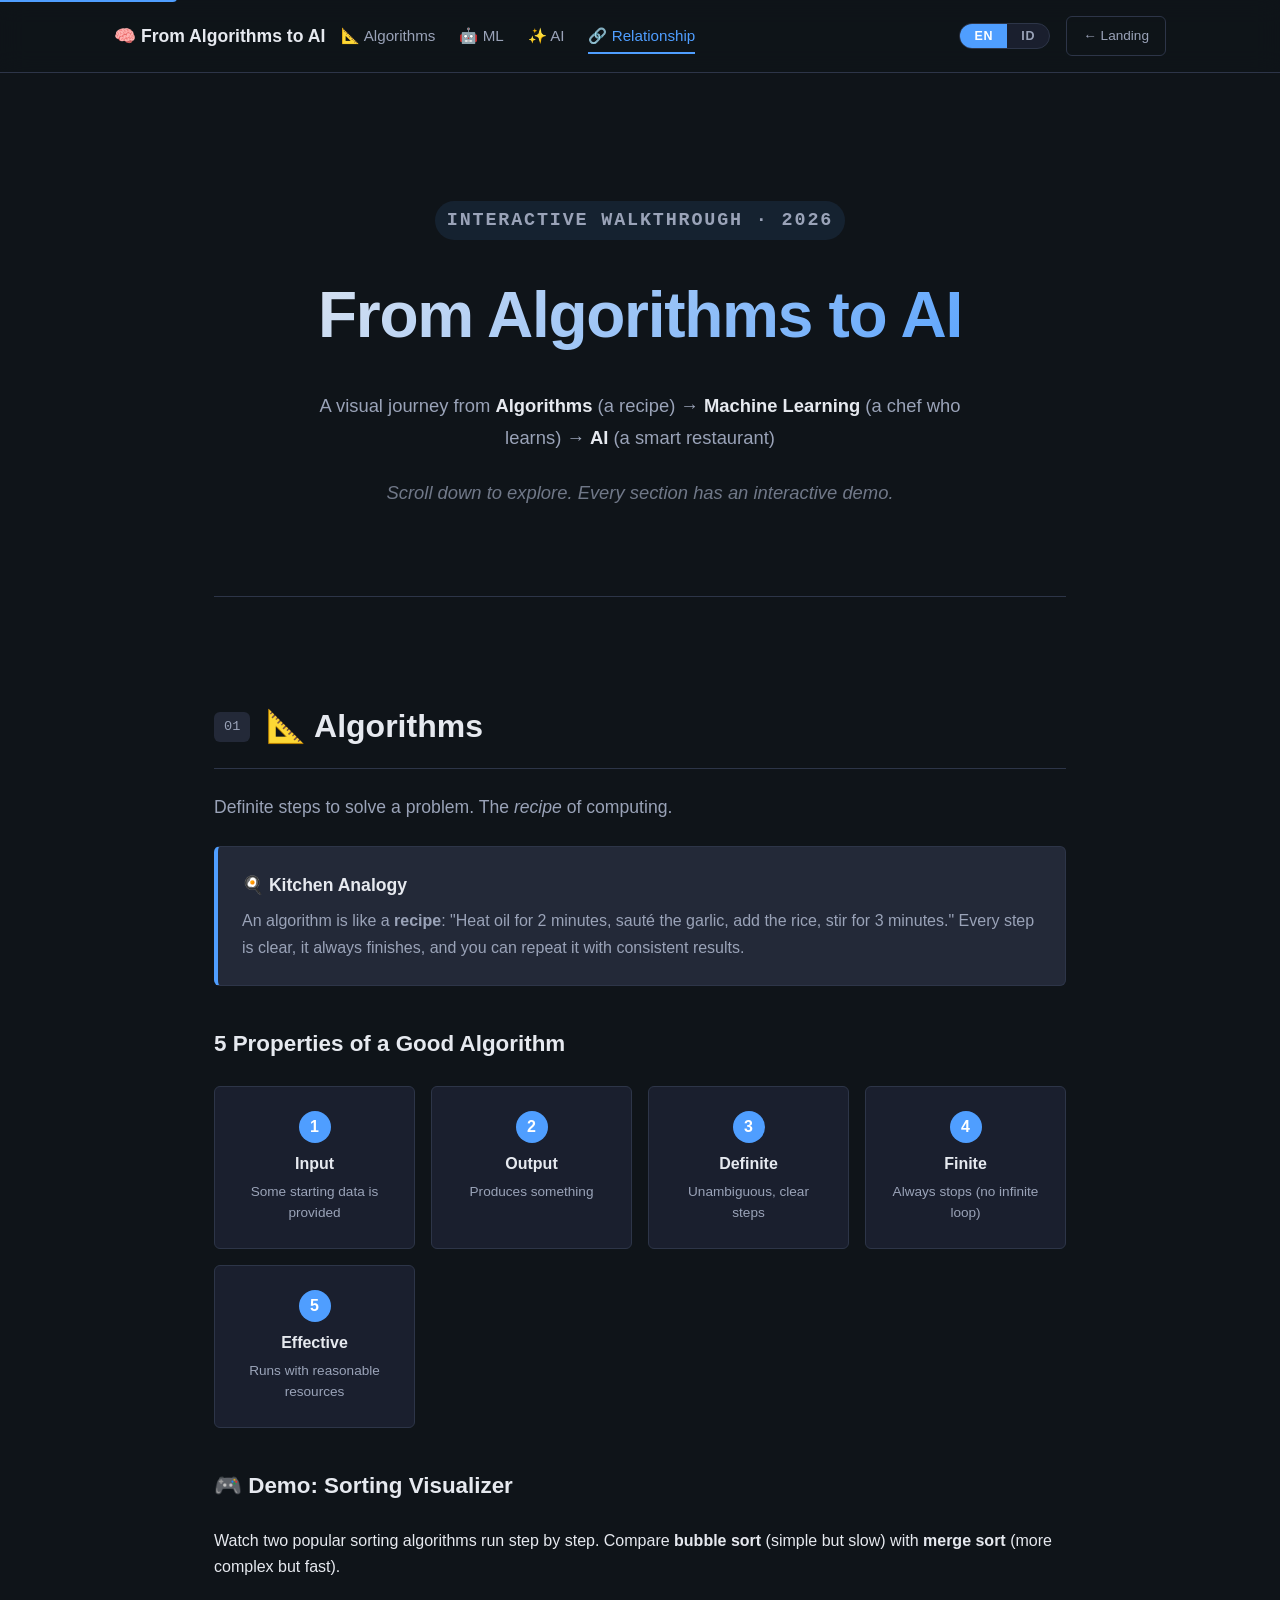
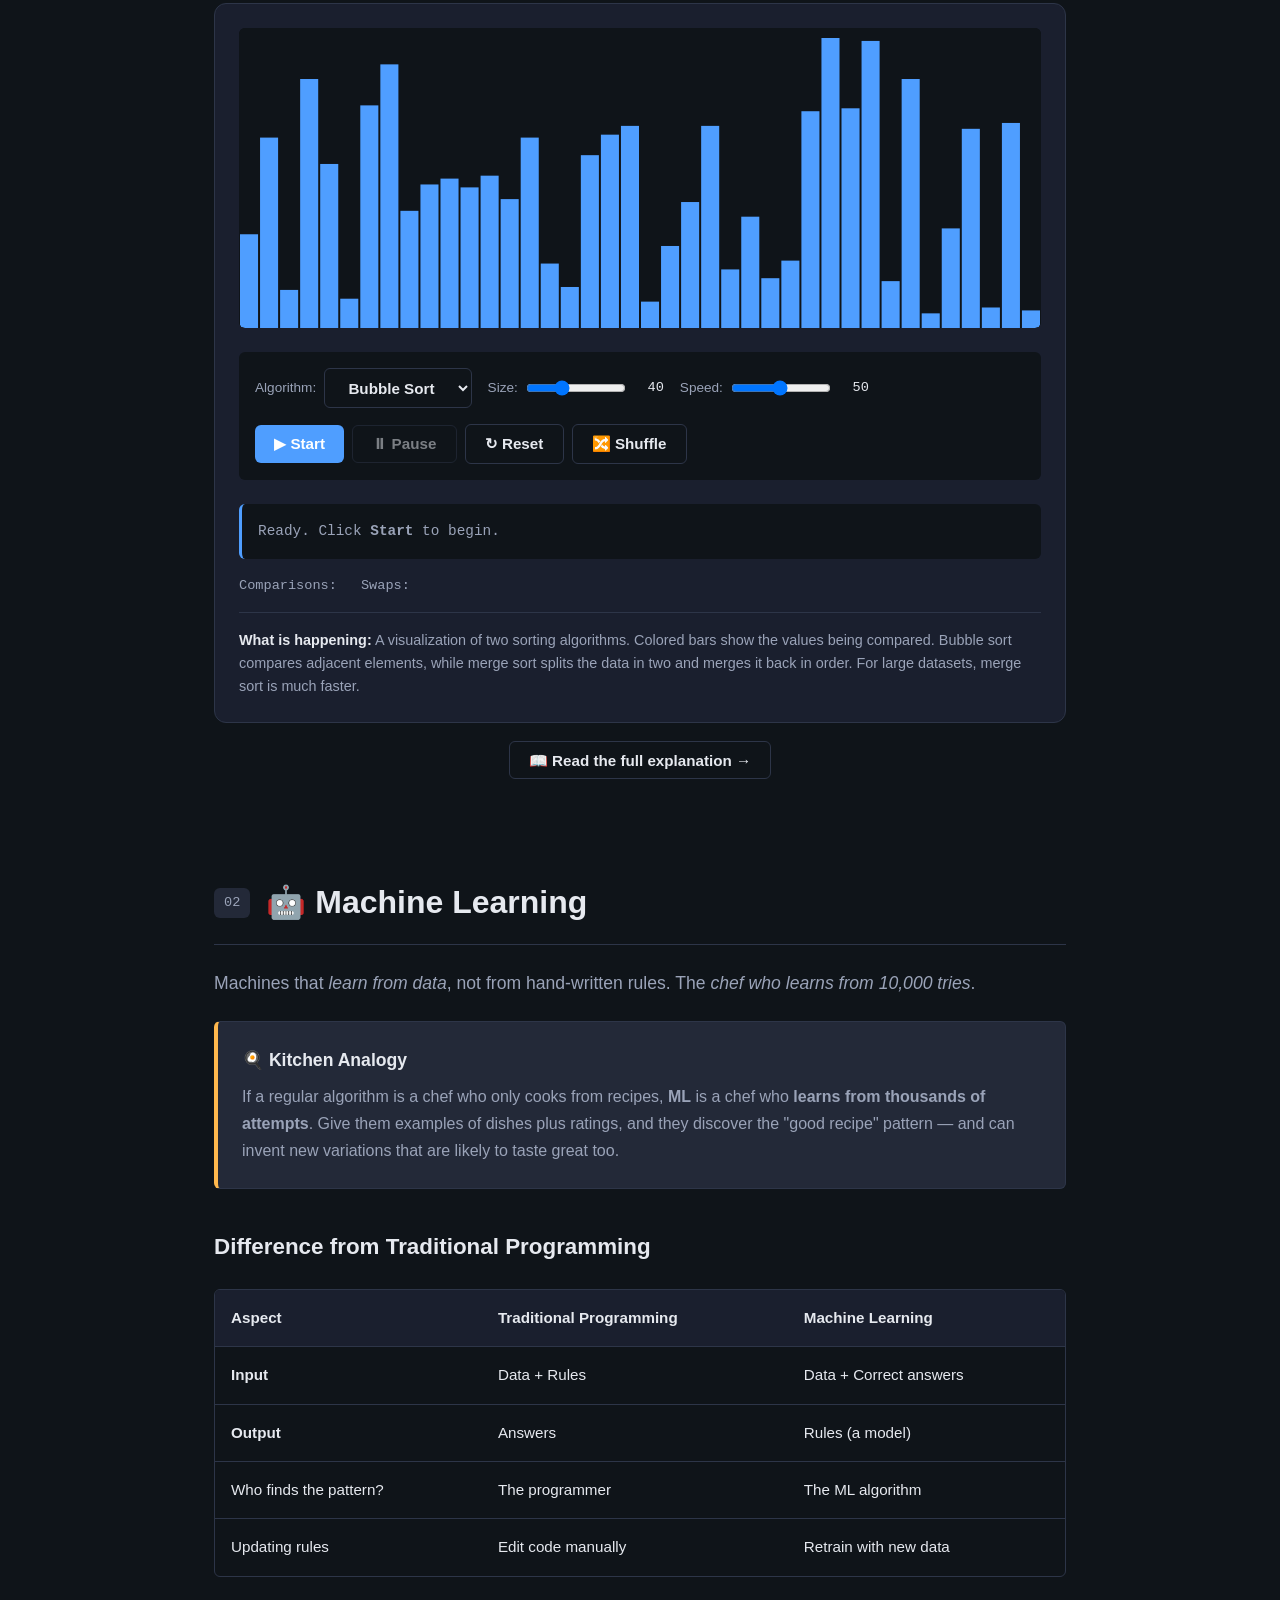
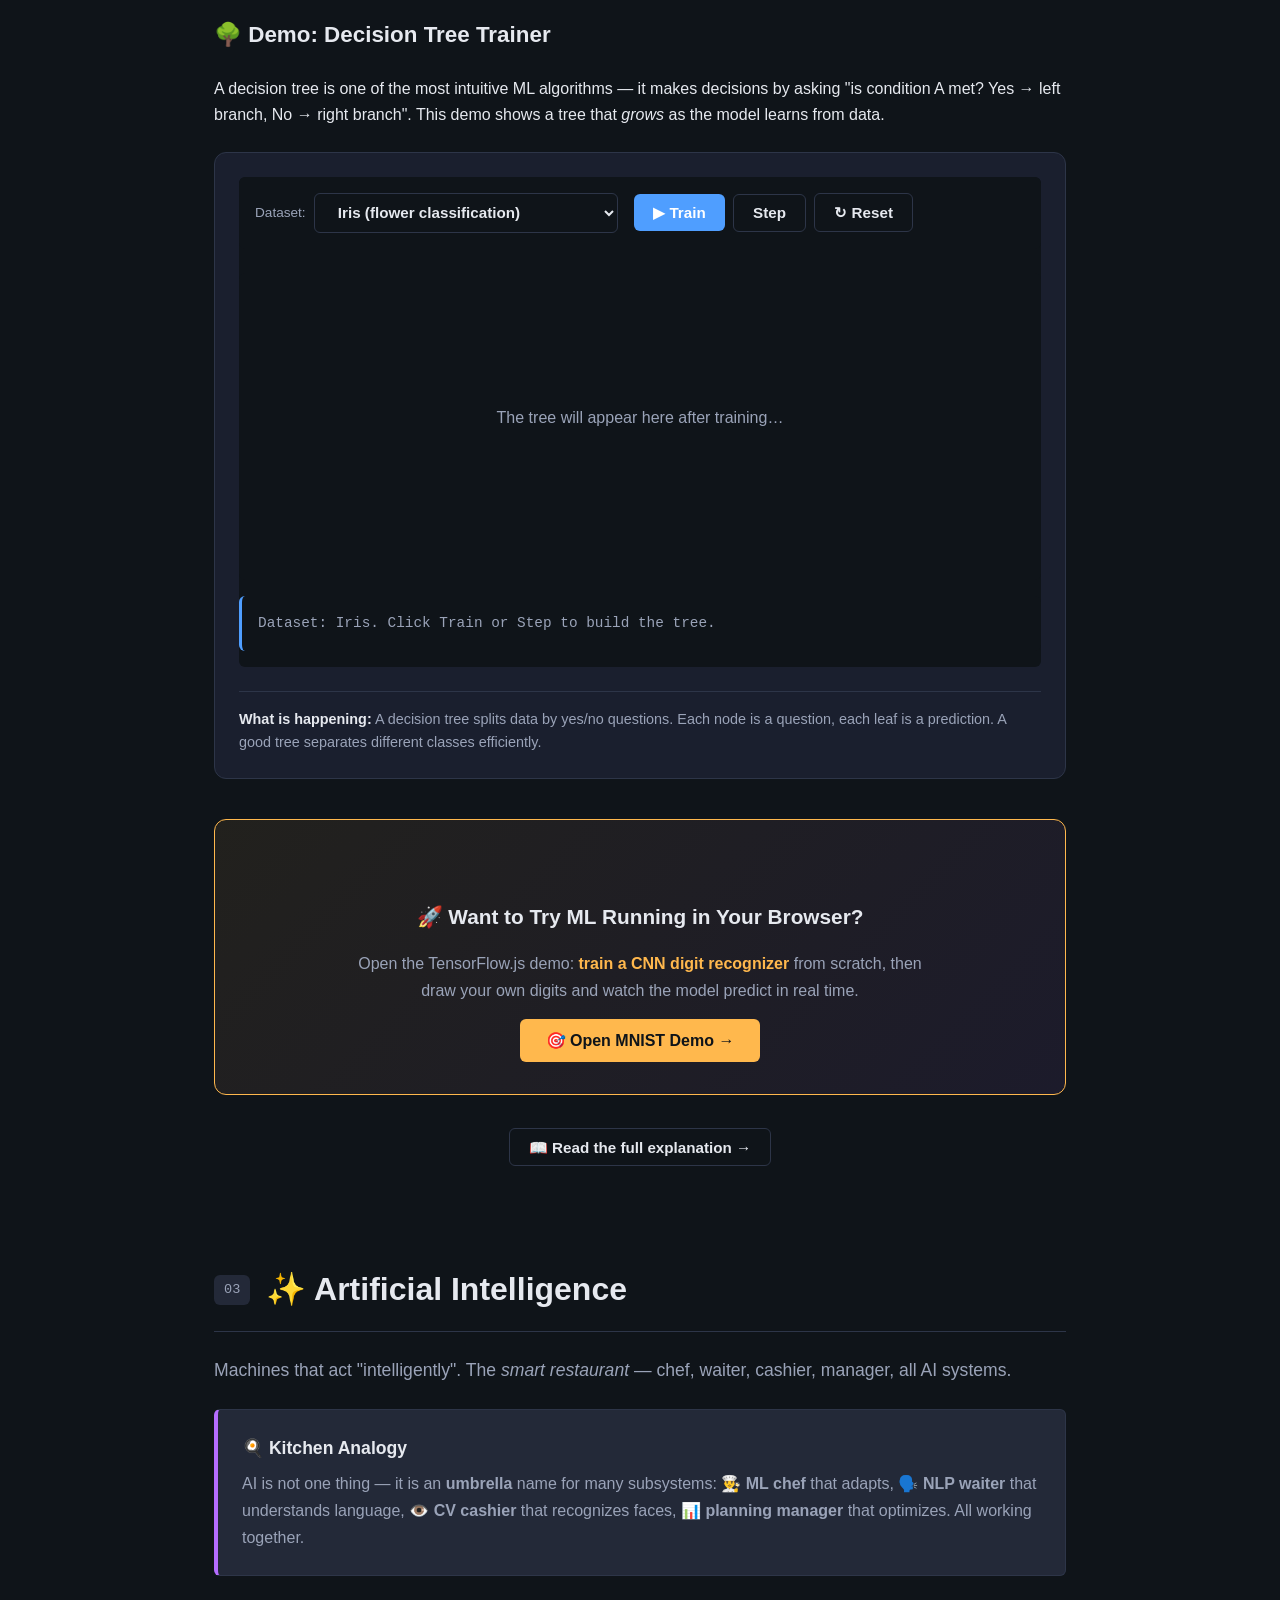
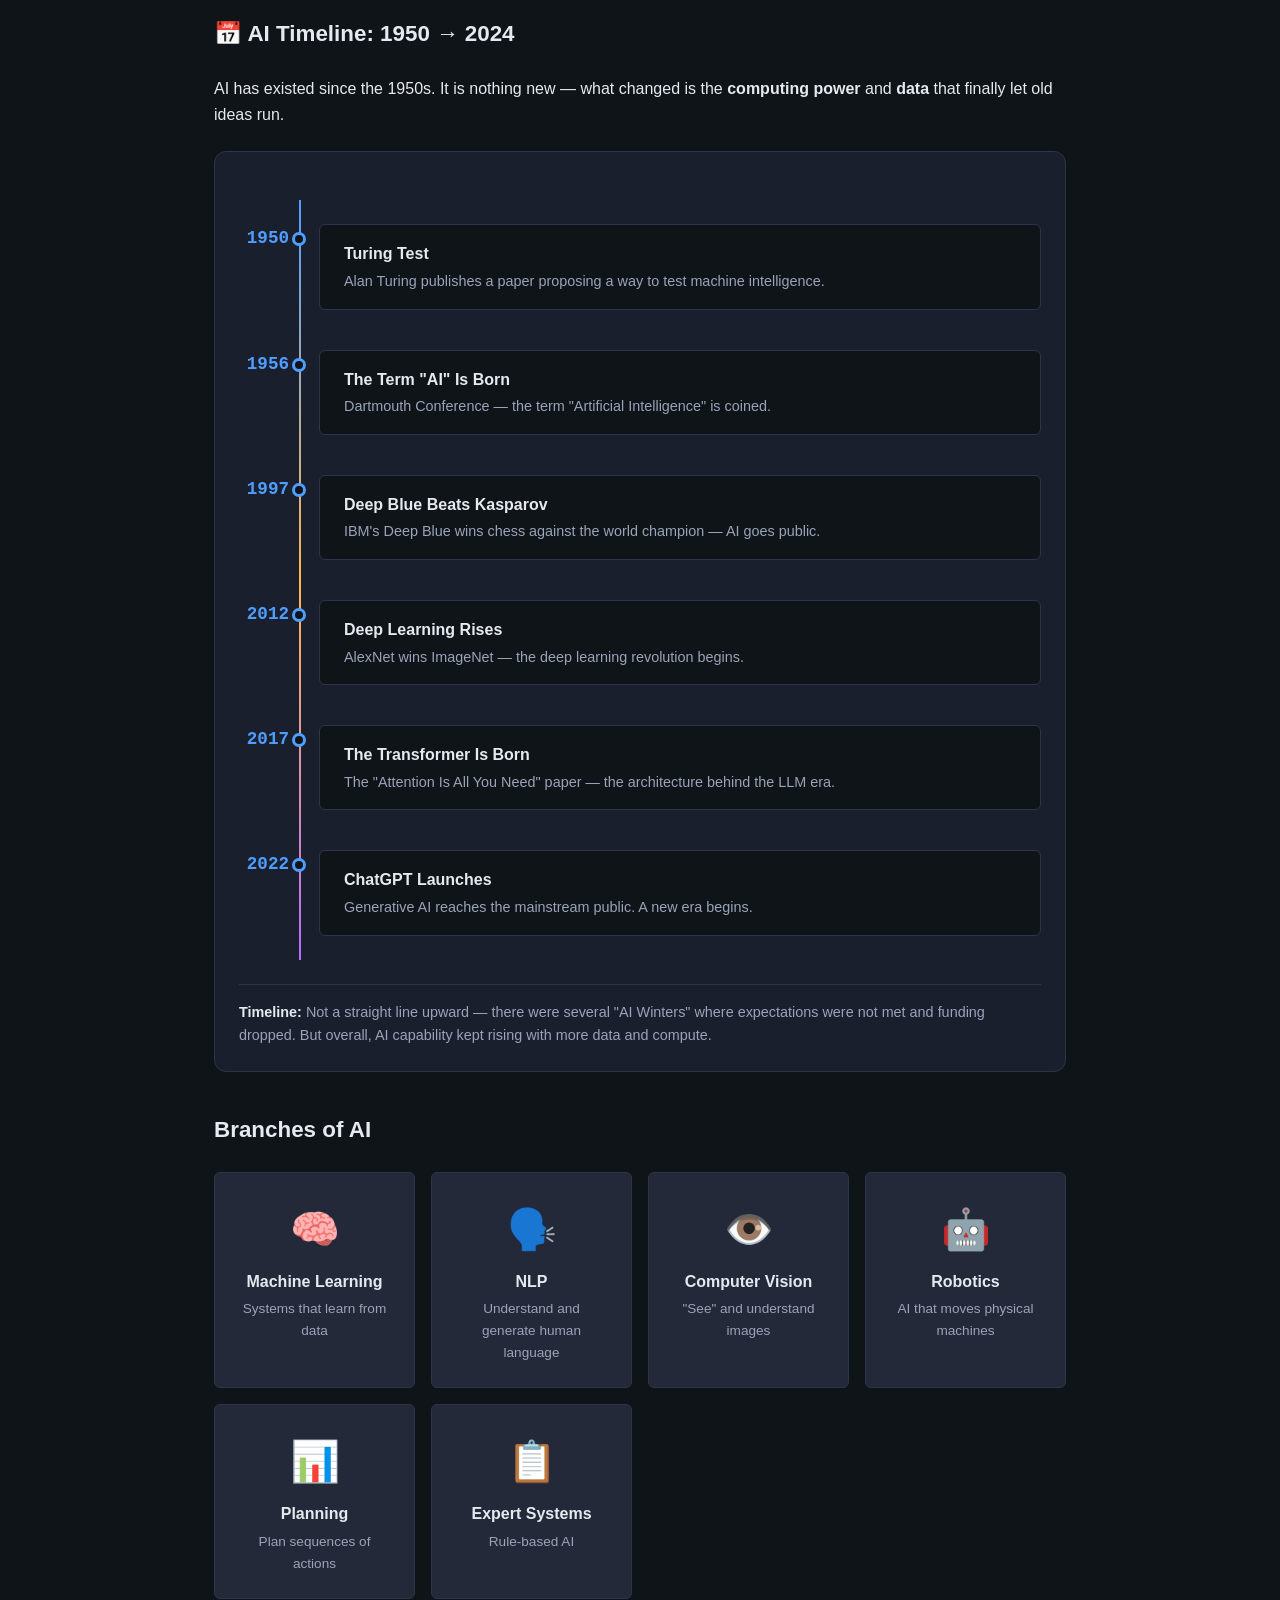
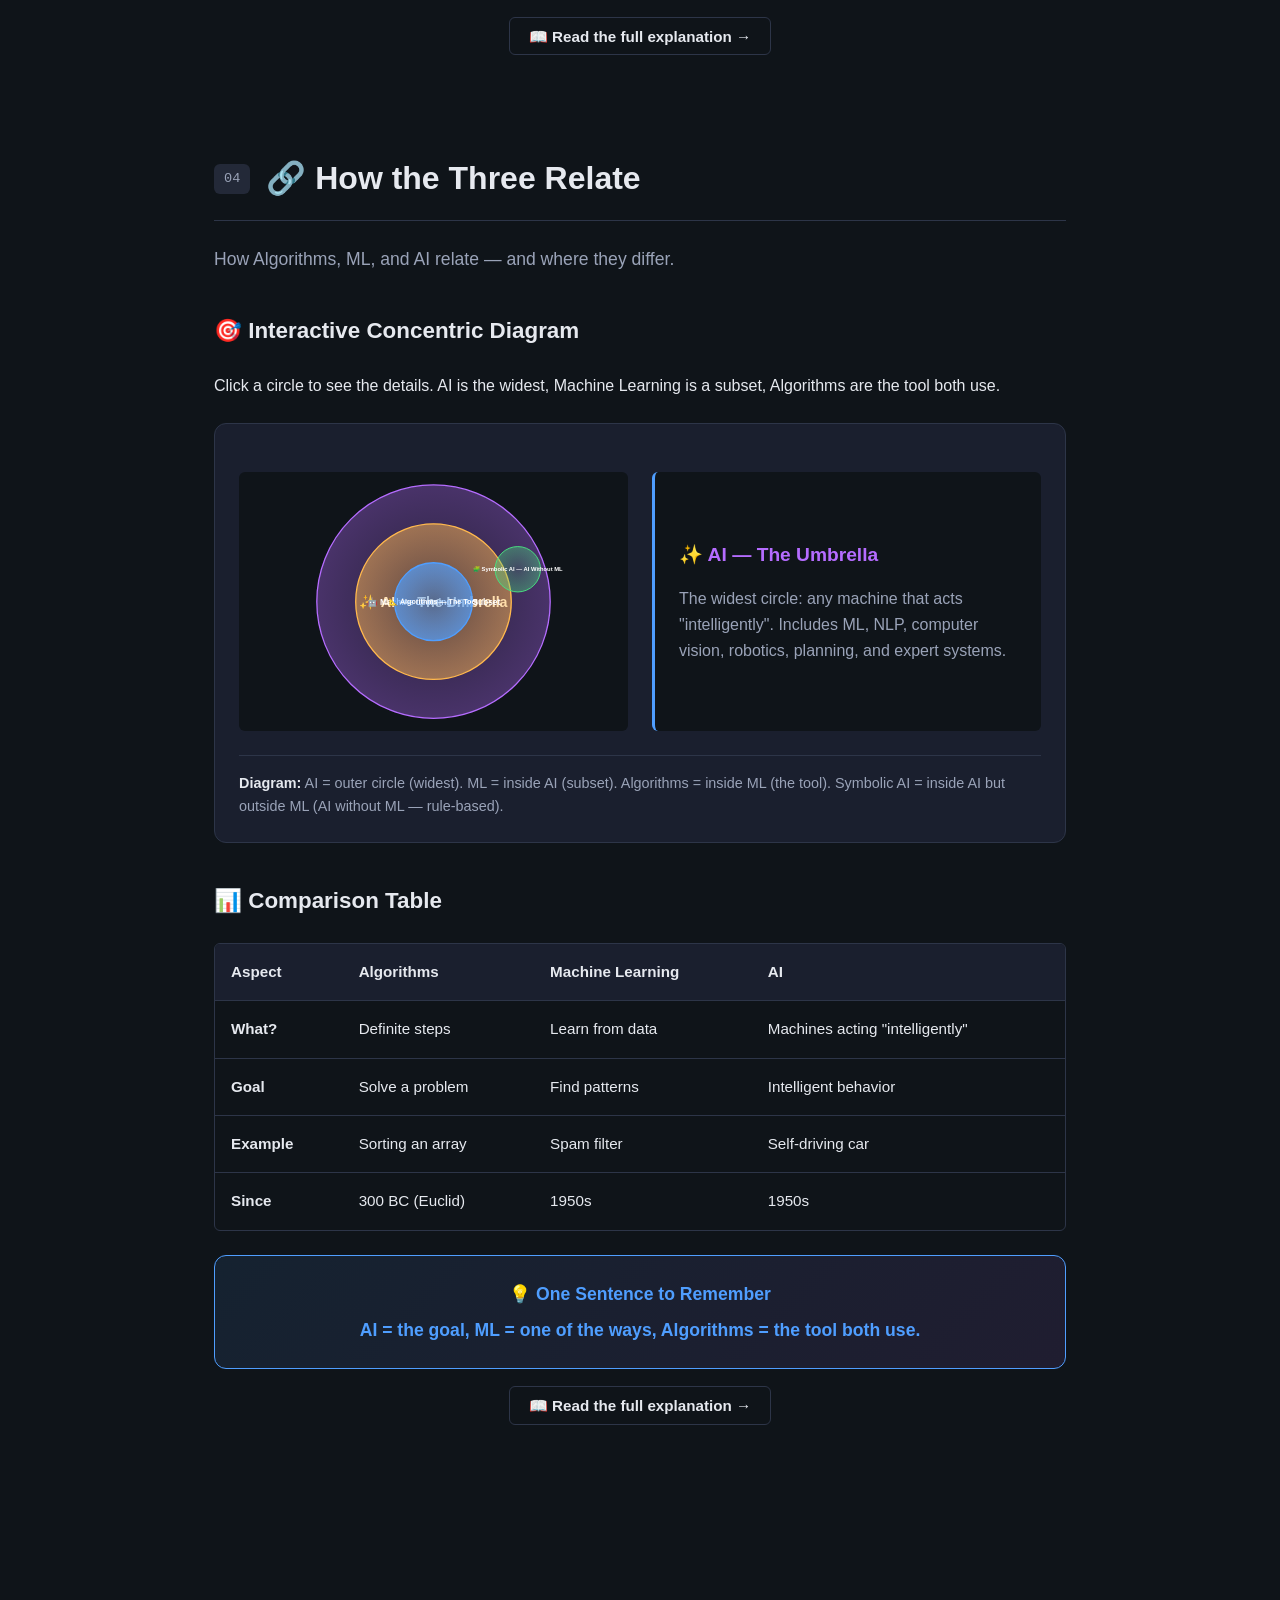
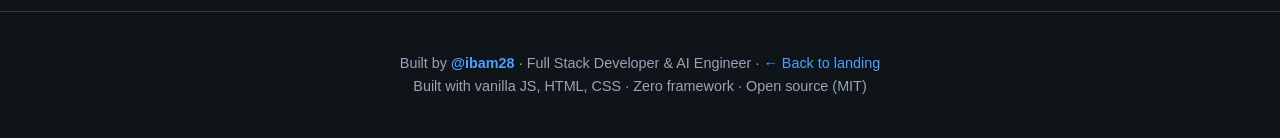
==== commit 542be98a: "feat: render docs/ and video/ to readable HTML with hub index pages Both directories were linked fro" ====
--- a/website/index.html
+++ b/website/index.html
@@ -163,7 +163,7 @@
       </figure>
 
       <div class="learn-more">
-        <a href="../docs/01-algoritma.md" class="btn btn-secondary" data-i18n="st.s1.learn">📖 Read the full explanation →</a>
+        <a href="../docs/01-algoritma.html" class="btn btn-secondary" data-i18n="st.s1.learn">📖 Read the full explanation →</a>
       </div>
     </section>
 
@@ -281,7 +281,7 @@
       </div>
 
       <div class="learn-more">
-        <a href="../docs/02-machine-learning.md" class="btn btn-secondary" data-i18n="st.s2.learn">📖 Read the full explanation →</a>
+        <a href="../docs/02-machine-learning.html" class="btn btn-secondary" data-i18n="st.s2.learn">📖 Read the full explanation →</a>
       </div>
     </section>
 
@@ -399,7 +399,7 @@
       </div>
 
       <div class="learn-more">
-        <a href="../docs/03-artificial-intelligence.md" class="btn btn-secondary" data-i18n="st.s3.learn">📖 Read the full explanation →</a>
+        <a href="../docs/03-artificial-intelligence.html" class="btn btn-secondary" data-i18n="st.s3.learn">📖 Read the full explanation →</a>
       </div>
     </section>
 
@@ -485,7 +485,7 @@
       </div>
 
       <div class="learn-more">
-        <a href="../docs/04-hubungan-ketiganya.md" class="btn btn-secondary" data-i18n="st.s4.learn">📖 Read the full explanation →</a>
+        <a href="../docs/04-hubungan-ketiganya.html" class="btn btn-secondary" data-i18n="st.s4.learn">📖 Read the full explanation →</a>
       </div>
     </section>
   </main>
